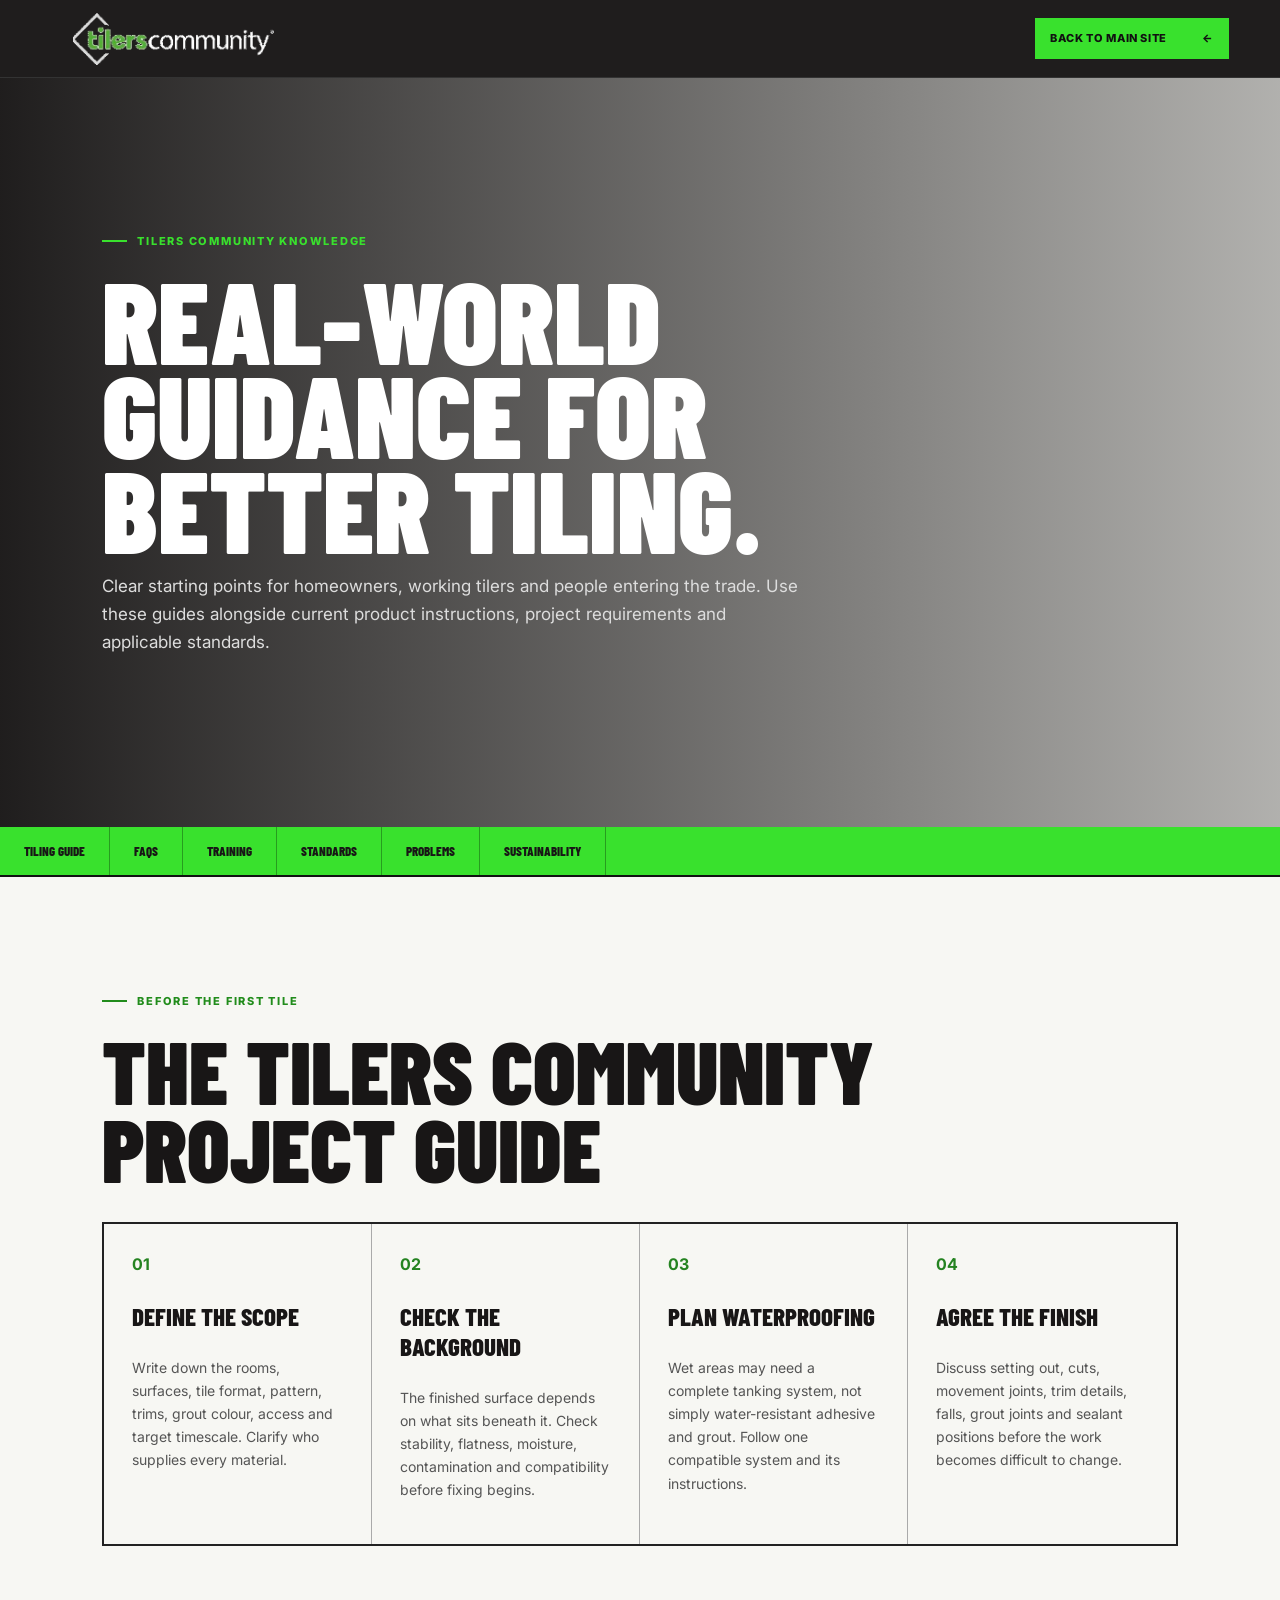
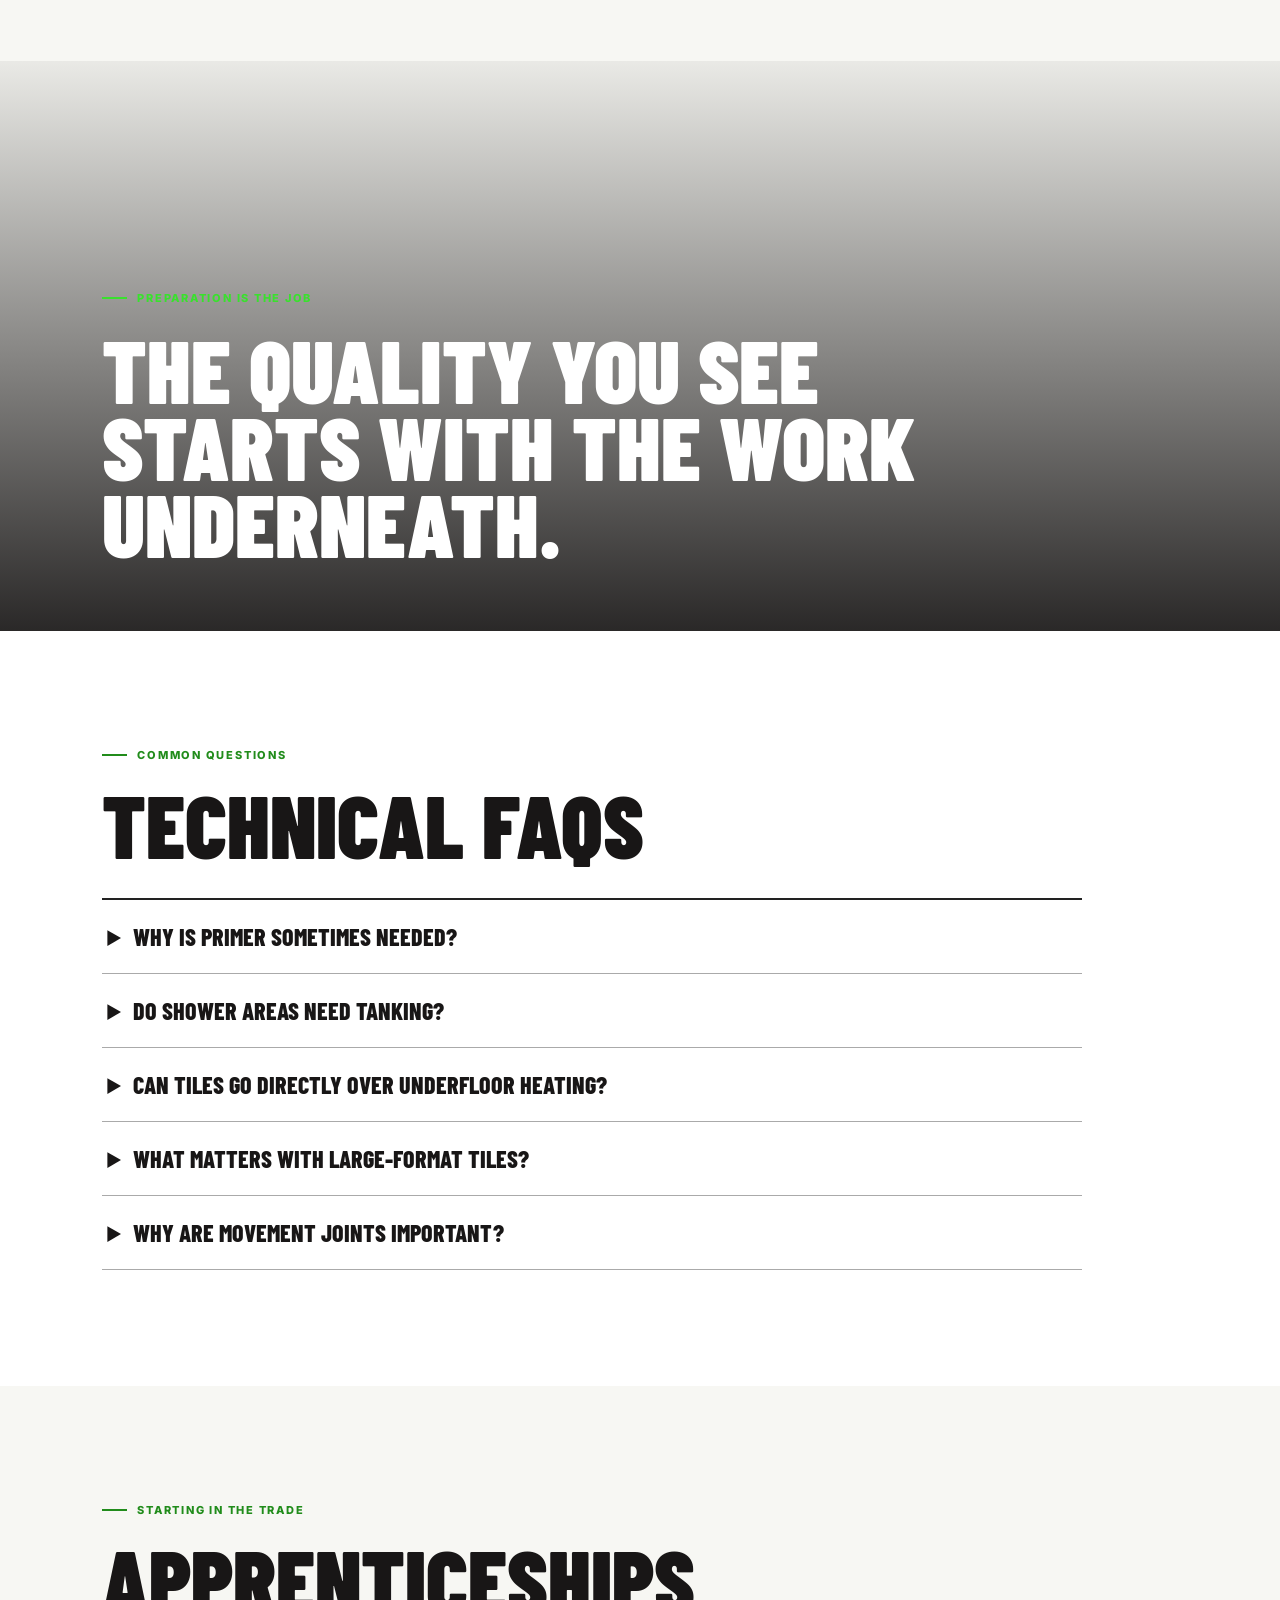
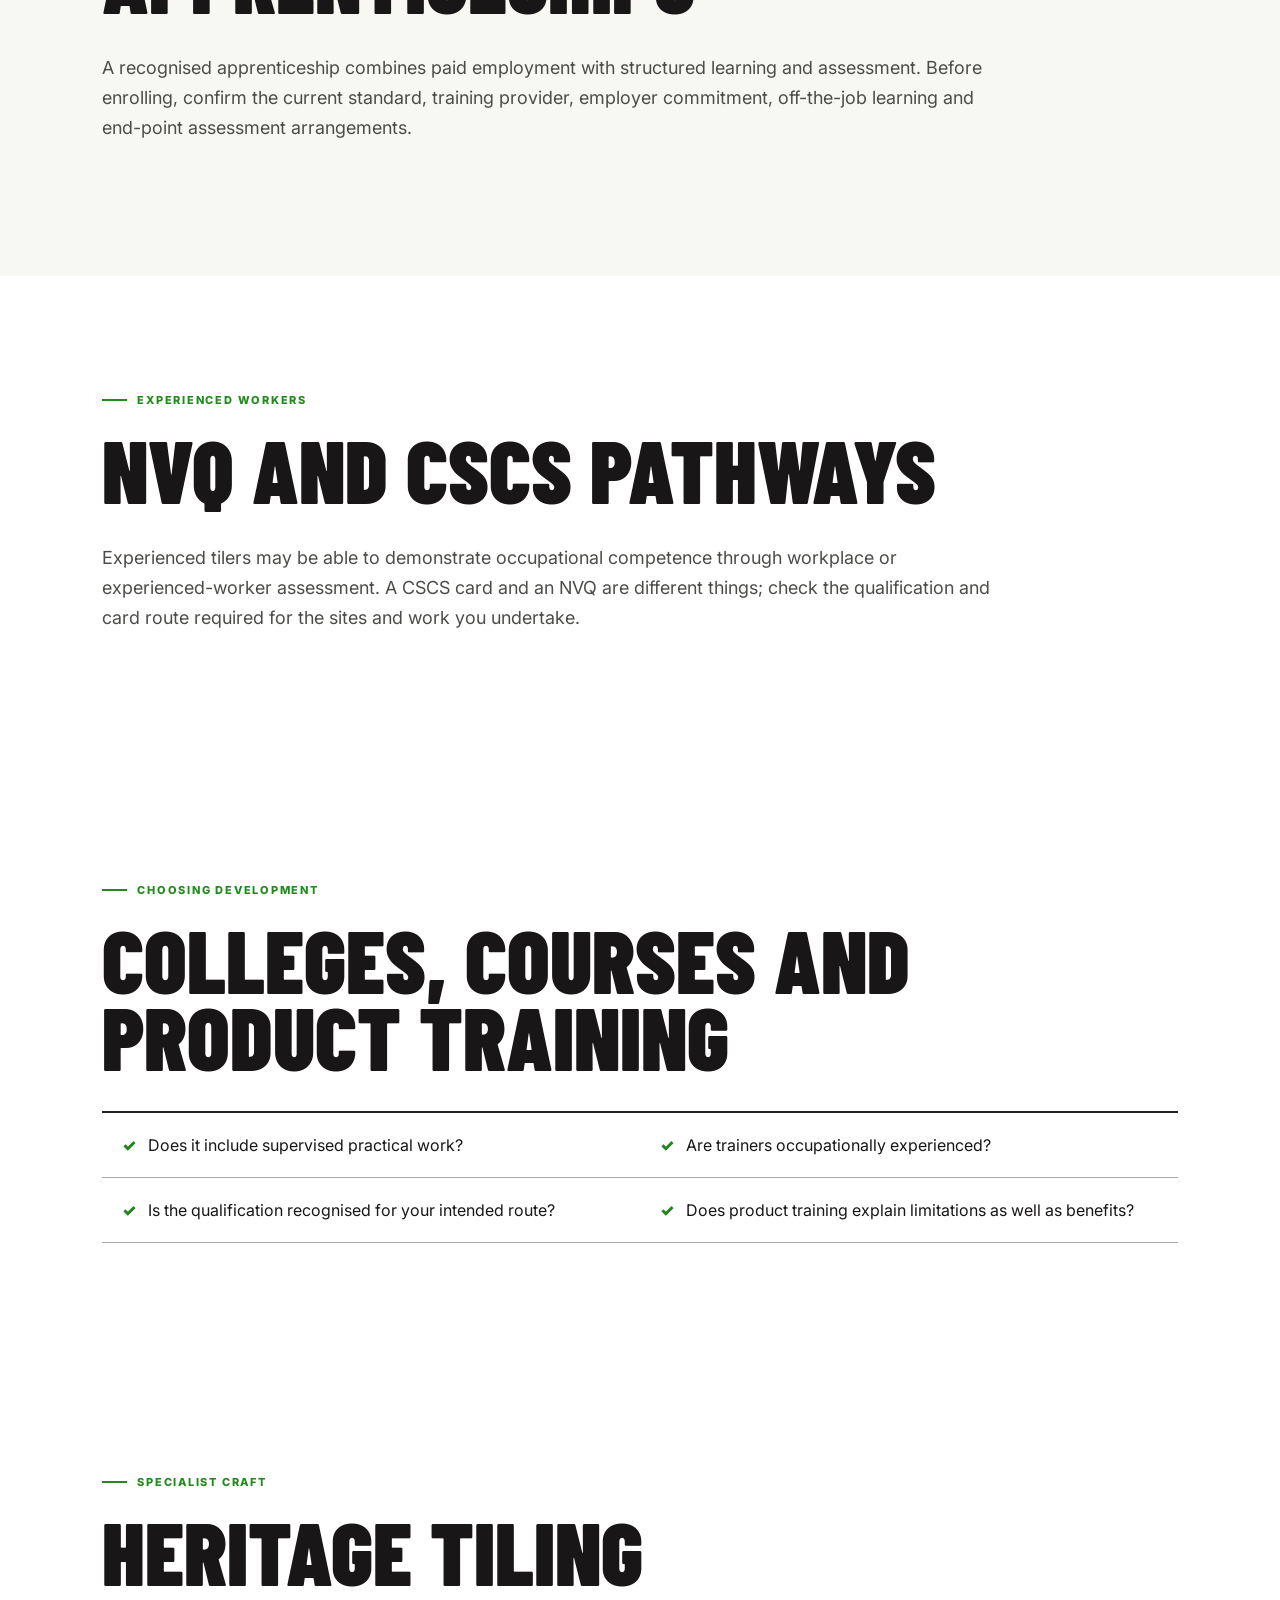
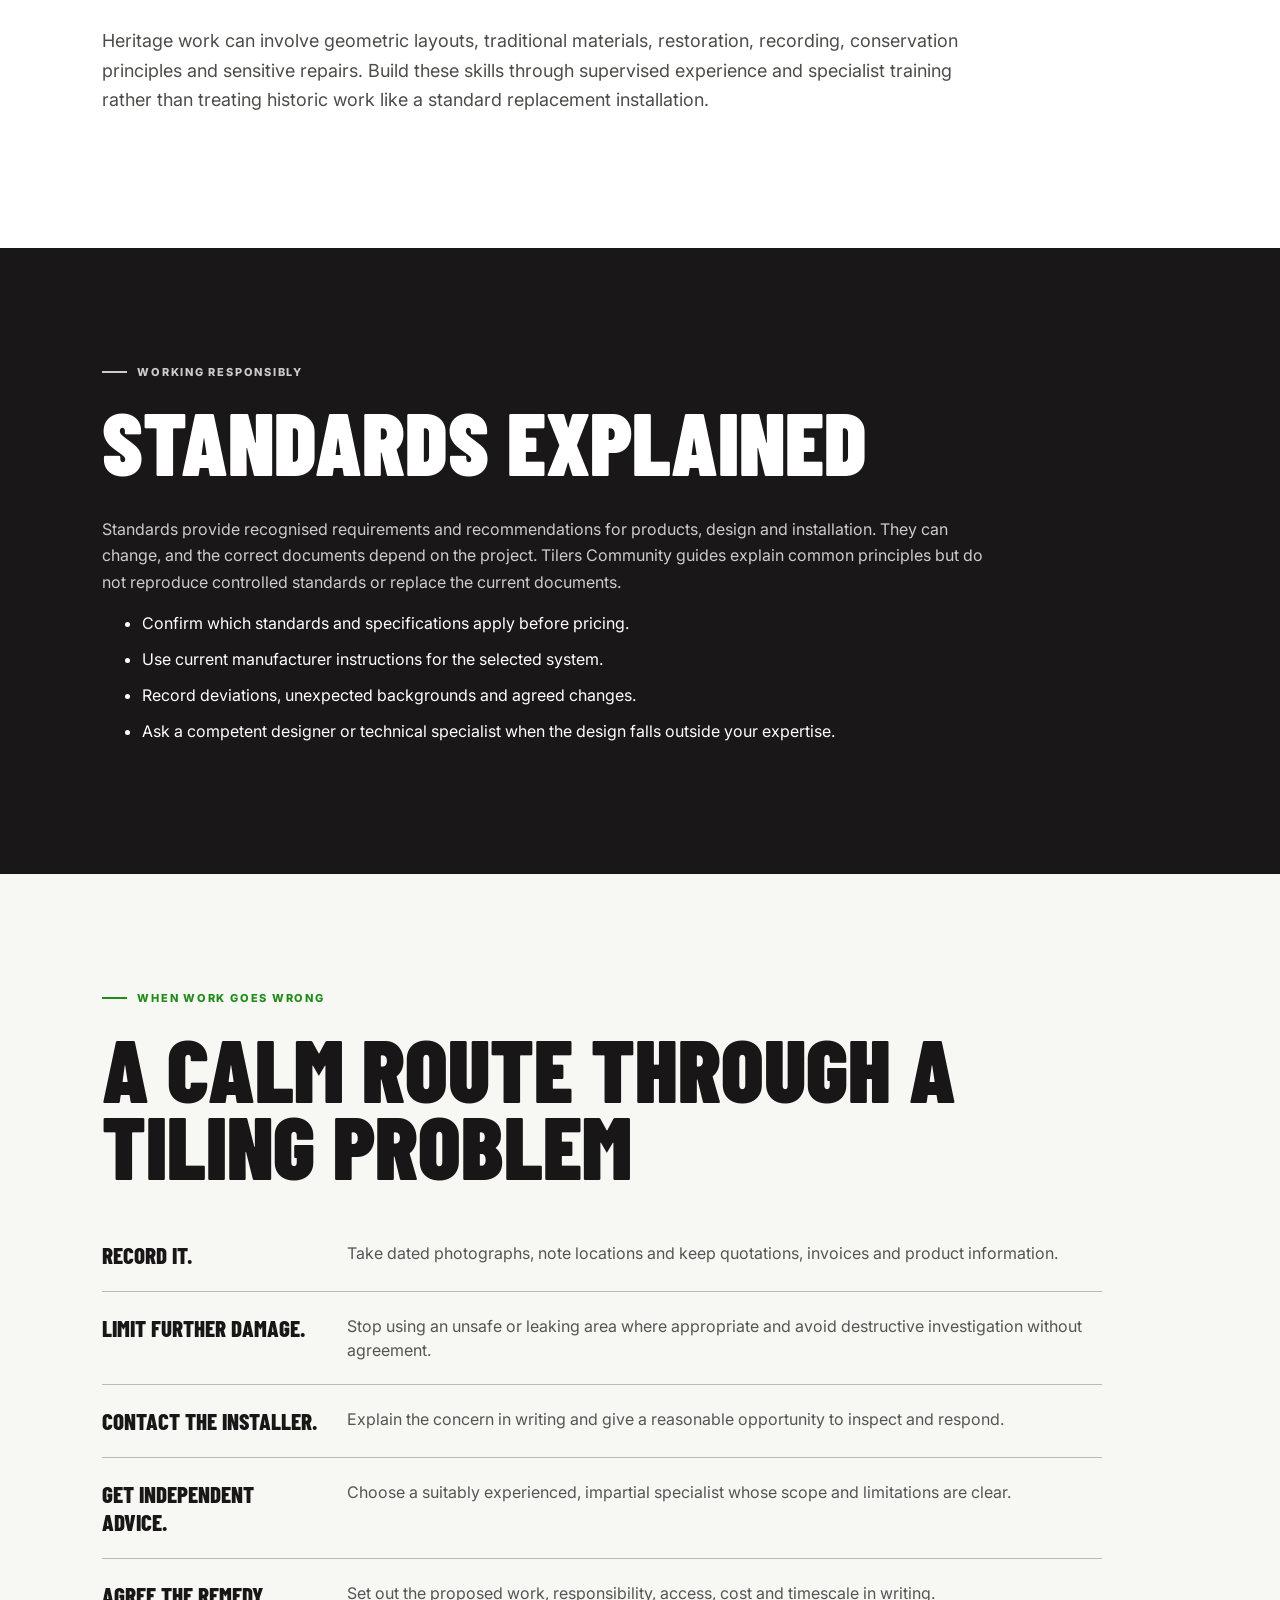
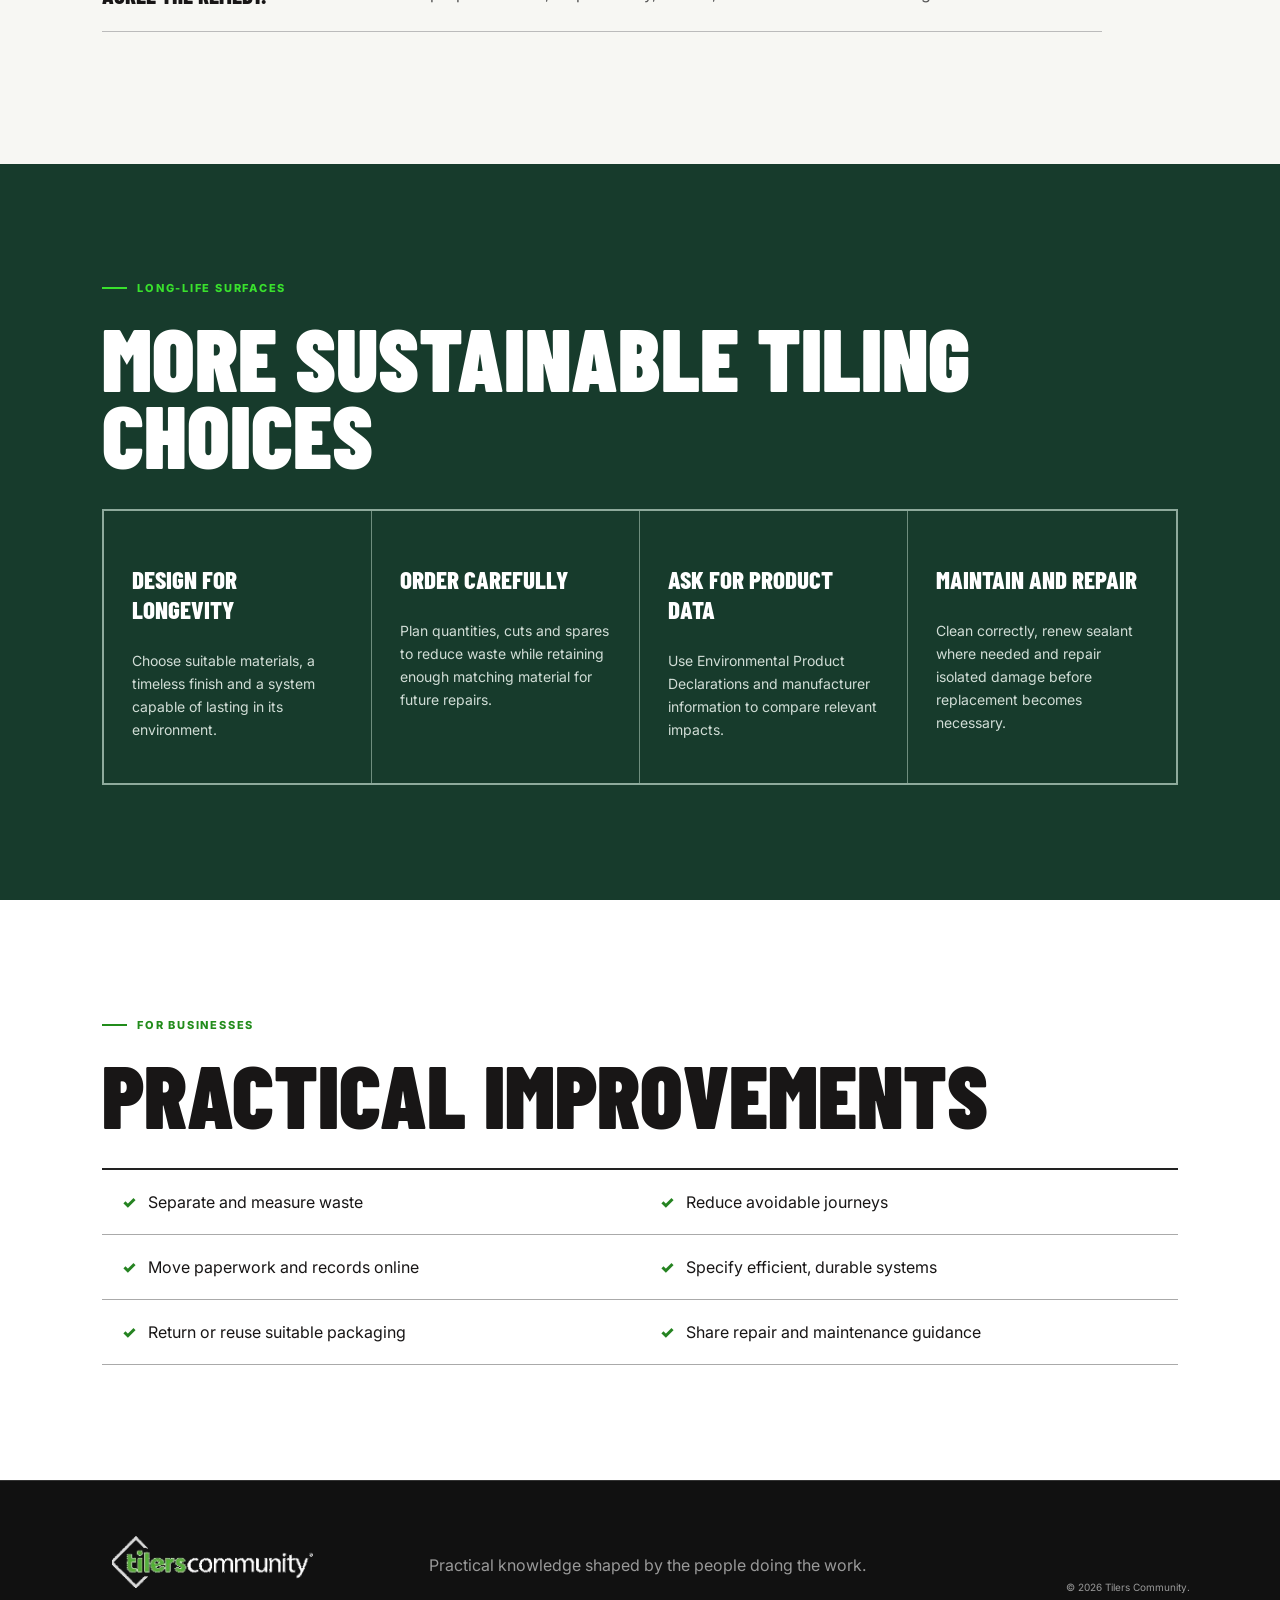
==== resources.html @ c611cdd2 "Make resources self-contained and add trade photography" ====
<!doctype html>
<html lang="en">
<head>
  <meta charset="utf-8">
  <meta name="viewport" content="width=device-width,initial-scale=1">
  <meta name="description" content="Tilers Community practical guides for homeowners, tilers and independent tile businesses.">
  <title>Guides & Resources | Tilers Community</title>
  <link rel="preconnect" href="https://fonts.googleapis.com">
  <link rel="preconnect" href="https://fonts.gstatic.com" crossorigin>
  <link href="https://fonts.googleapis.com/css2?family=Barlow+Condensed:wght@600;700;800;900&family=Inter:wght@400;500;600;700&display=swap" rel="stylesheet">
  <link rel="stylesheet" href="styles.css">
</head>
<body class="resource-page">
  <header class="site-header resource-header"><a class="brand brand-image" href="index.html" aria-label="Tilers Community home"><img src="assets/tilers-community-logo-dark-bg.png" alt="Tilers Community"></a><a class="button button-green" href="index.html">Back to main site <span>←</span></a></header>
  <main>
    <section class="resource-hero"><div><p class="eyebrow">Tilers Community knowledge</p><h1>Real-world guidance for better tiling.</h1><p>Clear starting points for homeowners, working tilers and people entering the trade. Use these guides alongside current product instructions, project requirements and applicable standards.</p></div></section>
    <nav class="resource-nav" aria-label="Resource topics"><a href="#tiling-guide">Tiling guide</a><a href="#faqs">FAQs</a><a href="#training">Training</a><a href="#standards">Standards</a><a href="#problems">Problems</a><a href="#sustainability">Sustainability</a></nav>

    <section id="tiling-guide" class="resource-section"><p class="eyebrow dark">Before the first tile</p><h2>The Tilers Community project guide</h2><div class="resource-cards"><article><b>01</b><h3>Define the scope</h3><p>Write down the rooms, surfaces, tile format, pattern, trims, grout colour, access and target timescale. Clarify who supplies every material.</p></article><article><b>02</b><h3>Check the background</h3><p>The finished surface depends on what sits beneath it. Check stability, flatness, moisture, contamination and compatibility before fixing begins.</p></article><article><b>03</b><h3>Plan waterproofing</h3><p>Wet areas may need a complete tanking system, not simply water-resistant adhesive and grout. Follow one compatible system and its instructions.</p></article><article><b>04</b><h3>Agree the finish</h3><p>Discuss setting out, cuts, movement joints, trim details, falls, grout joints and sealant positions before the work becomes difficult to change.</p></article></div></section>

    <section class="trade-image-break"><div><p class="eyebrow">Preparation is the job</p><h2>The quality you see starts with the work underneath.</h2></div></section>

    <section id="faqs" class="resource-section alternate"><p class="eyebrow dark">Common questions</p><h2>Technical FAQs</h2><div class="faq-list"><details><summary>Why is primer sometimes needed?</summary><p>A suitable primer can improve adhesion, control substrate porosity and help the chosen preparation or fixing product perform consistently. The correct primer depends on the background and system being used.</p></details><details><summary>Do shower areas need tanking?</summary><p>Tiles and grout alone should not be treated as the waterproof layer. The substrate, exposure and system specification determine the waterproofing required. Follow the complete tanking-system instructions.</p></details><details><summary>Can tiles go directly over underfloor heating?</summary><p>The base must be suitable, properly commissioned and prepared. Heating should be controlled before, during and after installation, with appropriate adhesives, movement provision and gradual recommissioning.</p></details><details><summary>What matters with large-format tiles?</summary><p>Flat backgrounds, correct handling, suitable adhesive coverage, appropriate trowelling and careful lifting/checking are essential. Large tiles make background variation much less forgiving.</p></details><details><summary>Why are movement joints important?</summary><p>Tiled finishes and backgrounds move. Movement accommodation should be planned at relevant perimeters, structural or existing joints, changes in background and other required positions rather than filled rigidly.</p></details></div></section>

    <section id="apprenticeships" class="resource-section"><p class="eyebrow dark">Starting in the trade</p><h2>Apprenticeships</h2><p class="resource-lead">A recognised apprenticeship combines paid employment with structured learning and assessment. Before enrolling, confirm the current standard, training provider, employer commitment, off-the-job learning and end-point assessment arrangements.</p></section>
    <section id="qualifications" class="resource-section compact"><p class="eyebrow dark">Experienced workers</p><h2>NVQ and CSCS pathways</h2><p class="resource-lead">Experienced tilers may be able to demonstrate occupational competence through workplace or experienced-worker assessment. A CSCS card and an NVQ are different things; check the qualification and card route required for the sites and work you undertake.</p></section>
    <section id="training" class="resource-section compact"><p class="eyebrow dark">Choosing development</p><h2>Colleges, courses and product training</h2><div class="check-grid"><span>Does it include supervised practical work?</span><span>Are trainers occupationally experienced?</span><span>Is the qualification recognised for your intended route?</span><span>Does product training explain limitations as well as benefits?</span></div></section>
    <section id="heritage" class="resource-section compact"><p class="eyebrow dark">Specialist craft</p><h2>Heritage tiling</h2><p class="resource-lead">Heritage work can involve geometric layouts, traditional materials, restoration, recording, conservation principles and sensitive repairs. Build these skills through supervised experience and specialist training rather than treating historic work like a standard replacement installation.</p></section>

    <section id="standards" class="resource-section dark-resource"><p class="eyebrow">Working responsibly</p><h2>Standards explained</h2><p>Standards provide recognised requirements and recommendations for products, design and installation. They can change, and the correct documents depend on the project. Tilers Community guides explain common principles but do not reproduce controlled standards or replace the current documents.</p><ul><li>Confirm which standards and specifications apply before pricing.</li><li>Use current manufacturer instructions for the selected system.</li><li>Record deviations, unexpected backgrounds and agreed changes.</li><li>Ask a competent designer or technical specialist when the design falls outside your expertise.</li></ul></section>

    <section id="problems" class="resource-section"><p class="eyebrow dark">When work goes wrong</p><h2>A calm route through a tiling problem</h2><ol class="problem-steps"><li><strong>Record it.</strong><span>Take dated photographs, note locations and keep quotations, invoices and product information.</span></li><li><strong>Limit further damage.</strong><span>Stop using an unsafe or leaking area where appropriate and avoid destructive investigation without agreement.</span></li><li><strong>Contact the installer.</strong><span>Explain the concern in writing and give a reasonable opportunity to inspect and respond.</span></li><li><strong>Get independent advice.</strong><span>Choose a suitably experienced, impartial specialist whose scope and limitations are clear.</span></li><li><strong>Agree the remedy.</strong><span>Set out the proposed work, responsibility, access, cost and timescale in writing.</span></li></ol></section>

    <section id="sustainability" class="resource-section sustainability-resource"><p class="eyebrow">Long-life surfaces</p><h2>More sustainable tiling choices</h2><div class="resource-cards"><article><h3>Design for longevity</h3><p>Choose suitable materials, a timeless finish and a system capable of lasting in its environment.</p></article><article><h3>Order carefully</h3><p>Plan quantities, cuts and spares to reduce waste while retaining enough matching material for future repairs.</p></article><article><h3>Ask for product data</h3><p>Use Environmental Product Declarations and manufacturer information to compare relevant impacts.</p></article><article><h3>Maintain and repair</h3><p>Clean correctly, renew sealant where needed and repair isolated damage before replacement becomes necessary.</p></article></div></section>
    <section id="business-sustainability" class="resource-section compact"><p class="eyebrow dark">For businesses</p><h2>Practical improvements</h2><div class="check-grid"><span>Separate and measure waste</span><span>Reduce avoidable journeys</span><span>Move paperwork and records online</span><span>Specify efficient, durable systems</span><span>Return or reuse suitable packaging</span><span>Share repair and maintenance guidance</span></div></section>
  </main>
  <footer><a class="brand brand-image footer-brand" href="index.html"><img src="assets/tilers-community-logo-dark-bg.png" alt="Tilers Community"></a><div><p>Practical knowledge shaped by the people doing the work.</p></div><small>© <span id="year"></span> Tilers Community.</small></footer>
  <script>document.querySelector('#year').textContent=new Date().getFullYear()</script>
</body>
</html>
---- styles.css ----
:root{--green:#39e12d;--ink:#181616;--paper:#f5f5f1;--white:#fff;--grey:#d9d9d3;--muted:#6b6a67;--display:'Barlow Condensed',Impact,sans-serif;--body:'Inter',Arial,sans-serif}*{box-sizing:border-box}html{scroll-behavior:smooth}body{margin:0;background:var(--paper);color:var(--ink);font-family:var(--body);line-height:1.5}a{color:inherit;text-decoration:none}button,input{font:inherit}.site-header{position:sticky;top:0;z-index:50;height:78px;padding:0 clamp(20px,4vw,64px);background:rgba(24,22,22,.97);color:#fff;display:flex;align-items:center;justify-content:space-between;border-bottom:1px solid #333}.brand{position:relative;width:114px;height:45px;display:flex;align-items:center;font-family:var(--display);font-size:30px;font-weight:800;line-height:1}.brand span{color:#fff}.brand strong{color:var(--green);font-size:36px}.brand small{position:absolute;bottom:0;left:2px;font:600 7px var(--body);letter-spacing:.16em;text-transform:uppercase;color:#aaa}.main-nav{display:flex;align-items:center;gap:clamp(18px,2.5vw,40px);font-size:13px;font-weight:600}.main-nav a:not(.nav-login):hover{color:var(--green)}.nav-login{padding:12px 16px;border:1px solid #555}.nav-login span{color:var(--green);margin-left:12px}.menu-button{display:none;background:none;border:0;color:#fff}.hero{background:var(--ink);color:#fff;overflow:hidden}.hero-grid{max-width:1400px;margin:auto;display:grid;grid-template-columns:1.05fr .95fr;min-height:720px}.hero-copy{padding:clamp(80px,10vw,145px) clamp(30px,7vw,110px)}.eyebrow{margin:0 0 22px;color:var(--green);text-transform:uppercase;letter-spacing:.16em;font-size:11px;font-weight:800}.eyebrow:before{content:'';display:inline-block;width:25px;height:2px;background:currentColor;margin:0 10px 3px 0}.eyebrow.dark{color:#218c1b}.hero h1,.section-heading h2,.content-panel h2,.trade-copy h2,.brands h2,.join-section h2,.future-section h2{font:800 clamp(48px,6.5vw,94px)/.88 var(--display);text-transform:uppercase;letter-spacing:-.02em;margin:0}.hero h1 em,.section-heading h2 em{font-style:normal;color:var(--green)}.hero-intro{max-width:590px;color:#bbb;font-size:17px;margin:30px 0 36px}.button-row{display:flex;align-items:center;gap:30px;flex-wrap:wrap}.button{display:inline-flex;justify-content:space-between;align-items:center;gap:35px;border:0;padding:16px 19px;text-transform:uppercase;letter-spacing:.06em;font-size:11px;font-weight:800;cursor:pointer;transition:.2s}.button-green{background:var(--green);color:#111}.button-dark{background:var(--ink);color:#fff}.button:hover{transform:translateY(-2px);box-shadow:0 8px 0 rgba(0,0,0,.18)}.text-link{font-size:12px;text-transform:uppercase;font-weight:700;border-bottom:1px solid #666;padding-bottom:5px}.hero-visual{position:relative;min-height:600px}.hero-photo{position:absolute;inset:60px 0 0;background:linear-gradient(180deg,transparent 60%,rgba(24,22,22,.9)),url('https://images.unsplash.com/photo-1600607687939-ce8a6c25118c?auto=format&fit=crop&w=1100&q=85') center/cover}.stat-stamp{position:absolute;left:-55px;top:105px;width:132px;height:132px;border:3px solid #fff;border-radius:50%;background:var(--ink);display:flex;flex-direction:column;justify-content:center;align-items:center;transform:rotate(-8deg);z-index:2}.stat-stamp strong{font:800 42px var(--display);color:var(--green)}.stat-stamp span{text-align:center;text-transform:uppercase;font-size:8px;font-weight:700}.tile-mark{position:absolute;width:165px;height:165px;border:14px solid var(--green);transform:rotate(45deg);right:8%;bottom:40px}.ticker{display:flex;justify-content:space-around;gap:35px;white-space:nowrap;padding:18px;background:var(--green);color:#111;font:800 18px var(--display);letter-spacing:.1em;overflow:hidden}.ticker i{font-style:normal}.section-pad{padding:clamp(75px,10vw,140px) clamp(22px,7vw,100px)}.finder{background:#efefe9}.section-heading{max-width:850px;margin-bottom:50px}.section-heading h2{font-size:clamp(44px,5.5vw,76px)}.section-heading p:last-child{max-width:650px;color:var(--muted)}.finder-card{max-width:1050px;background:#fff;border:1px solid #ccc;box-shadow:12px 12px 0 var(--green);padding:clamp(22px,4vw,55px)}.finder-tabs{display:flex;border-bottom:1px solid #ccc;margin-bottom:35px}.finder-tabs button{background:none;border:0;padding:0 30px 15px 0;margin-right:25px;text-transform:uppercase;font:800 18px var(--display);cursor:pointer;color:#888}.finder-tabs button.active{color:#111;border-bottom:4px solid var(--green)}#finder-form label{display:block;text-transform:uppercase;font-size:10px;font-weight:800;letter-spacing:.1em;margin-bottom:8px}.search-row{display:grid;grid-template-columns:1fr auto}.search-row input{min-width:0;border:2px solid #222;padding:16px;background:#f8f8f5}.form-message{margin:12px 0 0;font-size:13px;font-weight:600}.trust-points{display:flex;gap:28px;flex-wrap:wrap;margin-top:28px;font-size:11px;text-transform:uppercase;font-weight:700}.trust-points span:First-letter{color:var(--green)}.split-section{display:grid;grid-template-columns:1fr 1fr;background:var(--ink);color:#fff;padding:0}.image-panel{min-height:820px;position:relative}.homeowner-photo{background:url('https://images.unsplash.com/photo-1600566753086-00f18fb6b3ea?auto=format&fit=crop&w=1200&q=85') center/cover}.outlined-diamond{position:absolute;width:180px;height:180px;border:15px solid var(--green);transform:rotate(45deg);right:-90px;top:37%}.content-panel{padding:clamp(60px,8vw,120px);position:relative}.content-panel h2,.trade-copy h2{font-size:clamp(48px,5vw,72px)}.content-panel>p{color:#aaa;max-width:560px}.feature-list{list-style:none;padding:20px 0;margin:25px 0}.feature-list li{display:flex;gap:20px;border-top:1px solid #444;padding:20px 0}.feature-list li>span{font:700 18px var(--display);color:var(--green)}.feature-list strong{display:block;text-transform:uppercase;font:700 19px var(--display)}.feature-list small{color:#aaa}.retailer-section{background:var(--green)}.retailer-section .eyebrow{color:#111}.retailer-section .eyebrow:before{background:#111}.retailer-section em{color:#fff;text-shadow:2px 2px #111}.retailer-grid{display:grid;grid-template-columns:.7fr 1.3fr;gap:50px;margin:50px 0}.number-block{display:flex;align-items:flex-end;gap:20px}.number-block strong{font:900 clamp(110px,18vw,240px)/.7 var(--display)}.number-block span{font:800 16px var(--display);text-transform:uppercase}.benefits{display:grid;grid-template-columns:repeat(3,1fr);border-top:2px solid #111}.benefits article{padding:25px 22px;border-right:1px solid rgba(0,0,0,.3)}.benefits b{font:700 14px var(--display)}.benefits h3{font:800 27px var(--display);text-transform:uppercase}.benefits p{font-size:13px}.trade-section{background:var(--ink);color:#fff;display:grid;grid-template-columns:1fr 1fr;padding:0}.trade-copy{padding:clamp(75px,8vw,125px)}.trade-copy>p{color:#aaa}.trade-copy blockquote{border-left:3px solid var(--green);padding-left:22px;margin:35px 0;font:700 23px var(--display);text-transform:uppercase}.trade-photo{min-height:720px;position:relative;background:linear-gradient(0deg,rgba(24,22,22,.65),transparent),url('https://images.unsplash.com/photo-1581858726788-75bc0f6a952d?auto=format&fit=crop&w=1200&q=85') center/cover}.green-diamond{position:absolute;width:170px;height:170px;background:var(--green);transform:rotate(45deg);left:-85px;top:35%;mix-blend-mode:multiply}.photo-label{position:absolute;bottom:45px;left:45px;text-transform:uppercase;font:800 45px/.9 var(--display)}.guides{background:#f2f2ed}.guide-grid{display:grid;grid-template-columns:1fr 1fr;gap:50px}.featured-guide{border:2px solid #222;background:#fff}.guide-image{height:340px;background:url('https://images.unsplash.com/photo-1562259949-e8e7689d7828?auto=format&fit=crop&w=1000&q=85') center/cover}.guide-content{padding:30px}.guide-content small,.guide-list small{text-transform:uppercase;color:#288f21;font-size:9px;font-weight:800;letter-spacing:.12em}.guide-content h3{font:800 34px var(--display);text-transform:uppercase;margin:8px 0}.guide-content a{font-size:11px;text-transform:uppercase;font-weight:800}.guide-list{border-top:2px solid #222}.guide-list a{display:grid;grid-template-columns:35px 1fr auto;gap:14px;align-items:center;padding:22px 5px;border-bottom:1px solid #bbb;transition:.2s}.guide-list a:hover{padding-left:14px;background:#fff}.guide-list span{font:700 16px var(--display);color:#999}.guide-list strong{display:block;font:700 22px var(--display);text-transform:uppercase}.brands{background:var(--ink);color:#fff}.brands h2{font-size:clamp(45px,5vw,70px);max-width:700px}.brand-strip{display:grid;grid-template-columns:repeat(5,1fr);margin-top:45px;border:1px solid #555}.brand-strip span{min-height:120px;display:flex;align-items:center;justify-content:center;border-right:1px solid #555;font:700 20px var(--display);color:#aaa}.brand-strip span:nth-child(even){background:var(--green);color:#111}.join-section{background:var(--green);display:flex;align-items:flex-end;justify-content:space-between;gap:40px}.join-section>div{max-width:770px}.join-section h2{font-size:clamp(58px,7vw,100px)}.join-section p{max-width:650px}.future-section{background:#fff;display:flex;justify-content:space-between;gap:40px;align-items:center}.future-section>div{max-width:800px}.future-section h2{font-size:clamp(42px,5vw,70px)}.status-pill{background:#eee;border:1px solid #bbb;border-radius:99px;padding:13px 20px;text-transform:uppercase;font-size:10px;font-weight:800;white-space:nowrap}footer{background:#111;color:#999;padding:55px clamp(22px,7vw,100px);display:grid;grid-template-columns:.5fr 1fr auto;gap:40px;align-items:end;border-top:1px solid #333}.footer-brand{align-self:start}footer nav{display:flex;gap:20px;flex-wrap:wrap;margin-top:18px;color:#fff;font-size:12px}footer>small{font-size:10px}.reveal{opacity:0;transform:translateY(25px);transition:opacity .7s,transform .7s}.reveal.visible{opacity:1;transform:none}
@media(max-width:900px){.main-nav{display:none;position:absolute;top:78px;left:0;right:0;background:#181616;padding:25px;flex-direction:column;align-items:stretch;border-top:1px solid #444}.main-nav.open{display:flex}.menu-button{display:flex;align-items:center;gap:5px}.menu-button span{display:none}.menu-button b{text-transform:uppercase;font-size:11px}.hero-grid,.split-section,.trade-section,.guide-grid{grid-template-columns:1fr}.hero-grid{min-height:auto}.hero-copy{padding:80px 24px 50px}.hero-visual{min-height:500px}.stat-stamp{left:25px}.outlined-diamond{right:30px;top:auto;bottom:-80px}.image-panel{min-height:520px}.retailer-grid{grid-template-columns:1fr}.benefits{grid-template-columns:1fr}.benefits article{border-right:0;border-bottom:1px solid rgba(0,0,0,.25)}.trade-photo{min-height:550px}.green-diamond{left:35px}.brand-strip{grid-template-columns:1fr 1fr}.brand-strip span{border-bottom:1px solid #555}.join-section,.future-section{align-items:flex-start;flex-direction:column}footer{grid-template-columns:1fr}}
@media(max-width:560px){.site-header{height:68px}.main-nav{top:68px}.hero h1{font-size:54px}.hero-photo{inset:0}.hero-visual{min-height:430px}.stat-stamp{width:105px;height:105px;top:25px}.tile-mark{width:115px;height:115px;border-width:10px}.ticker{justify-content:flex-start}.section-pad{padding:75px 20px}.search-row{grid-template-columns:1fr}.search-row .button{width:100%}.trust-points{flex-direction:column;gap:10px}.content-panel,.trade-copy{padding:75px 22px}.image-panel{min-height:400px}.retailer-grid{gap:25px}.number-block strong{font-size:140px}.number-block span{font-size:12px}.guide-image{height:250px}.guide-list strong{font-size:18px}.photo-label{left:22px;font-size:38px}.brand-strip span{min-height:90px}.brand-strip{grid-template-columns:1fr 1fr}footer{padding:45px 22px}}
@media(prefers-reduced-motion:reduce){html{scroll-behavior:auto}.reveal{opacity:1;transform:none;transition:none}.button{transition:none}}

/* Tilers Community identity and expanded stakeholder content */
.brand-image{width:220px;height:52px;overflow:hidden}
.brand-image img{width:100%;height:100%;object-fit:contain;filter:brightness(0) invert(1)}
.finder-identity{display:block;width:min(100%,430px);height:auto;margin:0 0 34px;background:#111;border:1px solid #222}
.manufacturer-section{background:#fff}
.manufacturer-section .section-heading h2{font-size:clamp(48px,6vw,82px)}
.manufacturer-section .section-heading>p:last-child{font-size:17px}
.manufacturer-grid{display:grid;grid-template-columns:repeat(3,1fr);border:2px solid #222;margin:45px 0}
.manufacturer-grid article{padding:35px;border-right:1px solid #bbb}
.manufacturer-grid article:last-child{border-right:0}
.manufacturer-grid span{font:800 18px var(--display);color:#279e20}
.manufacturer-grid h3{font:800 28px var(--display);text-transform:uppercase;margin:14px 0}
.manufacturer-grid p{font-size:13px;color:var(--muted)}
.brands-intro{max-width:620px;color:#aaa}
.footer-brand{width:230px}
@media(max-width:900px){.manufacturer-grid{grid-template-columns:1fr}.manufacturer-grid article{border-right:0;border-bottom:1px solid #bbb}.manufacturer-grid article:last-child{border-bottom:0}}
@media(max-width:560px){.brand-image{width:175px;height:42px}.finder-identity{margin-bottom:24px}}

/* Expanded community, directory, learning and technical content */
.finder-tabs{overflow-x:auto;scrollbar-width:thin}.finder-tabs button{white-space:nowrap}
.facebook-community{background:#171515;color:#fff}.community-proof{display:grid;grid-template-columns:1.3fr .7fr;gap:70px;align-items:end}.community-proof h2,.knowledge-hub h2,.technical-hub h2,.member-benefits h2,.sustainability h2,.news-events h2{font:800 clamp(46px,6vw,82px)/.9 var(--display);text-transform:uppercase;margin:0}.community-proof>div:first-child>p{color:#aaa;max-width:720px}.community-number{border:2px solid var(--green);padding:35px}.community-number strong{display:block;color:var(--green);font:900 clamp(65px,9vw,120px)/.8 var(--display)}.community-number span{text-transform:uppercase;font:800 20px var(--display)}.community-number p{color:#aaa;font-size:13px}.how-it-works{display:grid;grid-template-columns:repeat(3,1fr);margin-top:70px;border-top:1px solid #555}.how-it-works article{padding:30px;border-right:1px solid #444}.how-it-works b,.hub-grid span{color:var(--green);font:800 16px var(--display)}.how-it-works h3,.hub-grid h3,.benefit-grid h3,.event-grid h3{font:800 26px var(--display);text-transform:uppercase}.how-it-works p{color:#aaa;font-size:13px}
.knowledge-hub{background:#efefe9}.knowledge-hub .section-heading{max-width:1000px}.hub-grid{display:grid;grid-template-columns:repeat(2,1fr);border:2px solid #222}.hub-grid article{padding:35px;border-right:1px solid #aaa;border-bottom:1px solid #aaa}.hub-grid article:nth-child(2n){border-right:0}.hub-grid article:nth-last-child(-n+2){border-bottom:0}.hub-grid p{color:var(--muted)}.hub-grid a{font-size:11px;text-transform:uppercase;font-weight:800;border-bottom:2px solid var(--green)}
.technical-hub{background:#171515;color:#fff}.technical-intro{max-width:900px}.technical-intro>p:last-child{max-width:700px;color:#aaa}.technical-grid{display:grid;grid-template-columns:repeat(2,1fr);gap:2px;background:#555;margin-top:45px;border:2px solid #555}.technical-grid a{background:#211f1f;padding:32px;display:flex;flex-direction:column;transition:.2s}.technical-grid a:hover{background:var(--green);color:#111}.technical-grid small{text-transform:uppercase;color:var(--green);font-size:9px;font-weight:800;letter-spacing:.12em}.technical-grid a:hover small{color:#111}.technical-grid strong{font:800 30px var(--display);text-transform:uppercase;margin:10px 0}.technical-grid span{font-size:12px;color:#aaa}.technical-grid a:hover span{color:#111}.source-note{font-size:11px;color:#888;max-width:850px;margin-top:25px}
.member-benefits{background:var(--green)}.member-benefits .eyebrow{color:#111}.member-benefits .eyebrow:before{background:#111}.benefit-grid{display:grid;grid-template-columns:repeat(3,1fr);border-top:2px solid #111}.benefit-grid article{padding:30px;border-right:1px solid rgba(0,0,0,.35);border-bottom:1px solid rgba(0,0,0,.35)}.benefit-grid article:nth-child(3n){border-right:0}.benefit-grid b{font:800 14px var(--display)}.benefit-grid p{font-size:13px}
.sustainability{background:#173b2c;color:#fff;display:grid;grid-template-columns:1.2fr .8fr;gap:70px;align-items:center}.sustainability>div:first-child>p{color:#c5d6cd;max-width:700px}.sustainability-points{border-top:1px solid #6b887b}.sustainability-points span{display:flex;gap:25px;padding:20px 5px;border-bottom:1px solid #6b887b;color:var(--green);font:700 15px var(--display)}.sustainability-points b{color:#fff;text-transform:uppercase;font-size:22px}
.news-events{background:#f5f5f1}.event-grid{display:grid;grid-template-columns:repeat(3,1fr);gap:20px}.event-grid article{background:#fff;border:1px solid #bbb;padding:30px;box-shadow:6px 6px 0 #222}.event-grid small{text-transform:uppercase;color:#278d21;font-weight:800}.event-grid p{font-size:13px;color:var(--muted)}
@media(max-width:900px){.community-proof,.sustainability{grid-template-columns:1fr}.how-it-works,.benefit-grid,.event-grid{grid-template-columns:1fr}.how-it-works article,.benefit-grid article{border-right:0}.hub-grid{grid-template-columns:1fr}.hub-grid article{border-right:0!important;border-bottom:1px solid #aaa!important}.hub-grid article:last-child{border-bottom:0!important}.technical-grid{grid-template-columns:1fr}}

/* Readability, focus states, corrected logo treatment and directory results */
body{font-size:16px;color:#181616}
p{line-height:1.65}
.brand-image img{filter:none!important;object-fit:contain!important}
.brand-image{width:245px;min-width:180px}
.main-nav{gap:clamp(14px,1.8vw,28px)}
.main-nav a{font-size:12px;letter-spacing:.01em}
.hero-intro,.content-panel>p,.trade-copy>p,.technical-intro>p:last-child,.community-proof>div:first-child>p,.brands-intro{color:#d2d2ce}
.content-panel>p,.trade-copy>p{font-size:15px}
.feature-list small,.how-it-works p,.manufacturer-grid p,.benefit-grid p,.event-grid p,.hub-grid p{font-size:14px;line-height:1.55}
.button:focus-visible,a:focus-visible,button:focus-visible,input:focus-visible{outline:4px solid #ffdb4d;outline-offset:4px}
.finder-card{color:#181616}
.finder-tabs button{color:#666}
.finder-tabs button.active{color:#111}
.form-message{min-height:22px;color:#244d20}
.directory-results{display:none;margin-top:34px;border-top:2px solid #191919}
.directory-results.visible{display:block}
.results-heading{display:flex;justify-content:space-between;align-items:center;gap:20px;padding:20px 4px;border-bottom:1px solid #bbb}
.results-heading small{display:block;color:#247d1f;text-transform:uppercase;font-weight:800;letter-spacing:.1em}
.results-heading strong{display:block;font:800 27px var(--display);text-transform:uppercase}
.results-heading>span{background:#191919;color:#fff;padding:9px 12px;font-size:10px;text-transform:uppercase;font-weight:800}
.result-card{display:grid;grid-template-columns:58px 1fr auto;gap:20px;align-items:center;padding:24px 4px;border-bottom:1px solid #ccc}
.result-monogram{width:54px;height:54px;background:var(--green);display:grid;place-items:center;font:900 27px var(--display);border:2px solid #151515}
.result-type{color:#247d1f;text-transform:uppercase;font-size:9px;font-weight:800;letter-spacing:.08em}
.result-copy h3{margin:3px 0;font:800 25px var(--display);text-transform:uppercase}
.result-copy p{margin:0;color:#4f504d;font-size:13px;line-height:1.45}
.result-copy small{color:#777}
.result-card>a,.profile-button{font-size:10px;text-transform:uppercase;font-weight:800;border:0;border-bottom:2px solid var(--green);padding:4px 0;background:none;cursor:pointer;color:#181616}
.directory-source{font-size:11px;color:#62635f;margin:20px 0 0;max-width:850px}
.source-note{color:#b8b8b3}
@media(max-width:1100px){.main-nav{display:none;position:absolute;top:78px;left:0;right:0;background:#181616;padding:25px;flex-direction:column;align-items:stretch;border-top:1px solid #444}.main-nav.open{display:flex}.menu-button{display:flex;align-items:center;gap:5px}.menu-button span{display:none}.menu-button b{text-transform:uppercase;font-size:11px}}
@media(max-width:700px){.result-card{grid-template-columns:48px 1fr}.result-card>a{grid-column:2}.results-heading{align-items:flex-start;flex-direction:column}.brand-image{width:190px}.finder-card{box-shadow:7px 7px 0 var(--green)}}

/* Internal profiles and Tilers Community resource centre */
.profile-dialog{width:min(92vw,680px);border:0;padding:0;background:#fff;color:#181616;box-shadow:0 25px 90px rgba(0,0,0,.45)}
.profile-dialog::backdrop{background:rgba(0,0,0,.78)}
.profile-dialog #profile-content{padding:clamp(35px,7vw,70px)}
.profile-dialog h2{font:900 clamp(42px,7vw,68px)/.9 var(--display);text-transform:uppercase;margin:10px 0}
.dialog-close{position:absolute;right:15px;top:10px;border:0;background:none;font-size:34px;cursor:pointer}
.profile-role{font-weight:700;color:#34732e}.profile-address{display:flex;flex-direction:column;border-block:1px solid #ccc;padding:20px 0;margin:24px 0}.profile-address small{text-transform:uppercase;color:#777}.profile-checklist{background:#f1f2ed;padding:22px;margin-bottom:24px}.profile-checklist h3{font:800 22px var(--display);text-transform:uppercase;margin-top:0}.profile-checklist li{margin:8px 0}
.knowledge-hub{position:relative;background:linear-gradient(rgba(239,239,233,.94),rgba(239,239,233,.94)),url('https://images.unsplash.com/photo-1581858726788-75bc0f6a952d?auto=format&fit=crop&w=1800&q=80') center/cover fixed}
.manufacturer-section{background:linear-gradient(rgba(255,255,255,.94),rgba(255,255,255,.94)),url('https://images.unsplash.com/photo-1600566753086-00f18fb6b3ea?auto=format&fit=crop&w=1800&q=80') center/cover}
.resource-header{position:relative}.resource-header .button{padding:12px 15px}.resource-hero{min-height:630px;padding:clamp(90px,12vw,170px) clamp(22px,8vw,120px);display:flex;align-items:end;color:#fff;background:linear-gradient(90deg,rgba(20,18,18,.95),rgba(20,18,18,.3)),url('https://images.unsplash.com/photo-1581858726788-75bc0f6a952d?auto=format&fit=crop&w=1800&q=88') center/cover}.resource-hero>div{max-width:850px}.resource-hero h1{font:900 clamp(58px,9vw,120px)/.82 var(--display);text-transform:uppercase;margin:0}.resource-hero p:last-child{max-width:700px;color:#ddd;font-size:17px}.resource-nav{position:sticky;top:0;z-index:20;display:flex;gap:0;overflow-x:auto;background:var(--green);border-bottom:2px solid #111}.resource-nav a{white-space:nowrap;padding:16px 24px;border-right:1px solid rgba(0,0,0,.3);text-transform:uppercase;font:800 13px var(--display)}.resource-section{padding:clamp(75px,9vw,125px) clamp(22px,8vw,120px);background:#f7f7f3}.resource-section.alternate,.resource-section.compact{background:#fff}.resource-section h2{font:900 clamp(48px,7vw,88px)/.88 var(--display);text-transform:uppercase;margin:0 0 35px}.resource-lead{max-width:900px;font-size:18px;color:#4c4d49}.resource-cards{display:grid;grid-template-columns:repeat(4,1fr);border:2px solid #222}.resource-cards article{padding:28px;border-right:1px solid #aaa}.resource-cards article:last-child{border-right:0}.resource-cards b{color:#258321}.resource-cards h3{font:800 25px var(--display);text-transform:uppercase}.resource-cards p{font-size:14px;color:#555}.trade-image-break{min-height:570px;display:flex;align-items:end;padding:70px clamp(22px,8vw,120px);color:#fff;background:linear-gradient(0deg,rgba(20,18,18,.9),rgba(20,18,18,.05)),url('https://images.unsplash.com/photo-1562259949-e8e7689d7828?auto=format&fit=crop&w=1800&q=88') center/cover}.trade-image-break h2{font:900 clamp(50px,7vw,90px)/.86 var(--display);text-transform:uppercase;max-width:850px;margin:0}.faq-list{max-width:980px;border-top:2px solid #222}.faq-list details{border-bottom:1px solid #aaa;padding:22px 5px}.faq-list summary{font:800 24px var(--display);text-transform:uppercase;cursor:pointer}.faq-list p{max-width:800px;color:#555}.check-grid{display:grid;grid-template-columns:repeat(2,1fr);border-top:2px solid #222}.check-grid span{padding:20px;border-bottom:1px solid #aaa}.check-grid span:before{content:'✓';color:#258321;font-weight:900;margin-right:12px}.dark-resource{background:#191717;color:#fff}.dark-resource>p{max-width:900px;color:#ccc}.dark-resource li{margin:12px 0}.problem-steps{list-style:none;padding:0;max-width:1000px}.problem-steps li{display:grid;grid-template-columns:220px 1fr;gap:25px;padding:22px 0;border-bottom:1px solid #bbb}.problem-steps strong{font:800 23px var(--display);text-transform:uppercase}.problem-steps span{color:#555}.sustainability-resource{background:#173b2c;color:#fff}.sustainability-resource .resource-cards{border-color:#8eaa9c}.sustainability-resource .resource-cards article{border-color:#6f8d7e}.sustainability-resource .resource-cards p{color:#d1ddd6}
@media(max-width:900px){.resource-cards{grid-template-columns:1fr 1fr}.resource-cards article{border-bottom:1px solid #aaa}.resource-cards article:nth-child(2n){border-right:0}.problem-steps li{grid-template-columns:1fr;gap:5px}}
@media(max-width:560px){.resource-header .button{font-size:9px;gap:8px}.resource-cards,.check-grid{grid-template-columns:1fr}.resource-cards article{border-right:0}.resource-nav{top:0}.trade-image-break{min-height:440px}.resource-hero{min-height:540px}.profile-dialog #profile-content{padding:50px 25px 30px}}
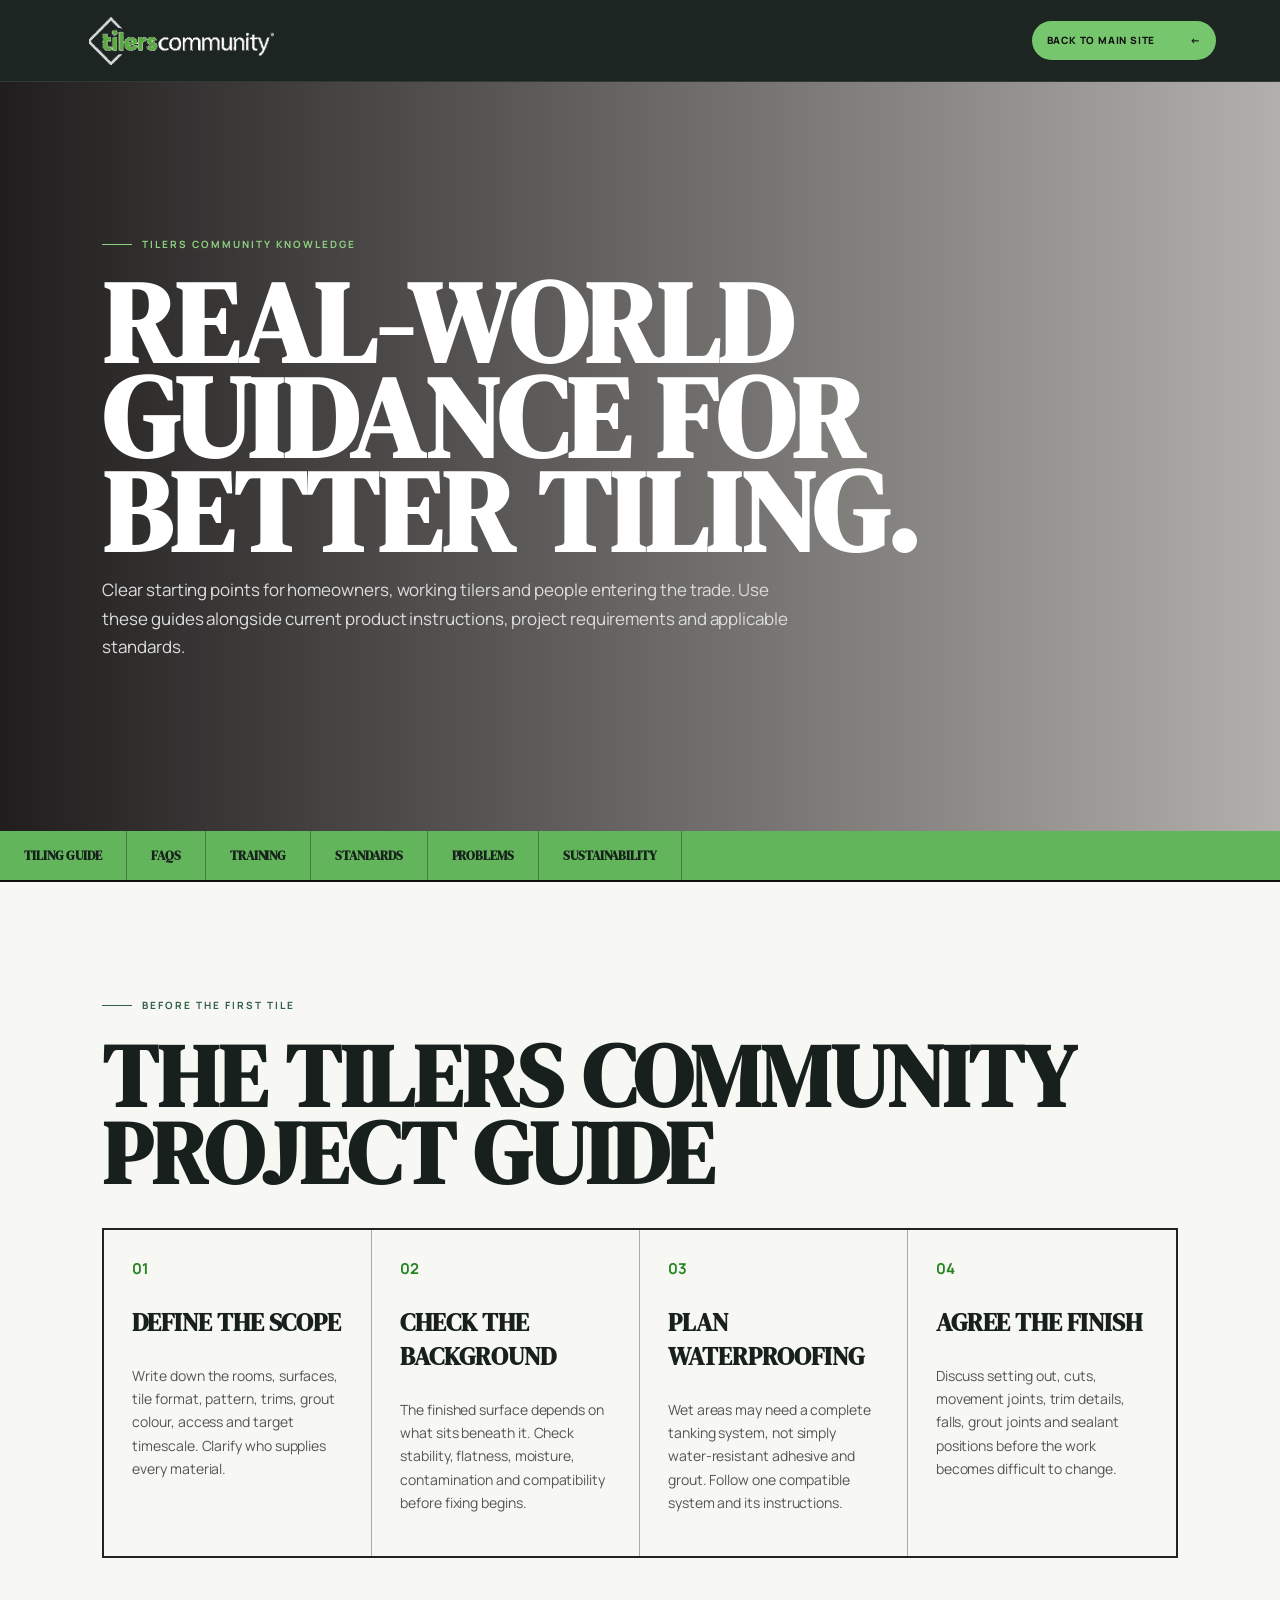
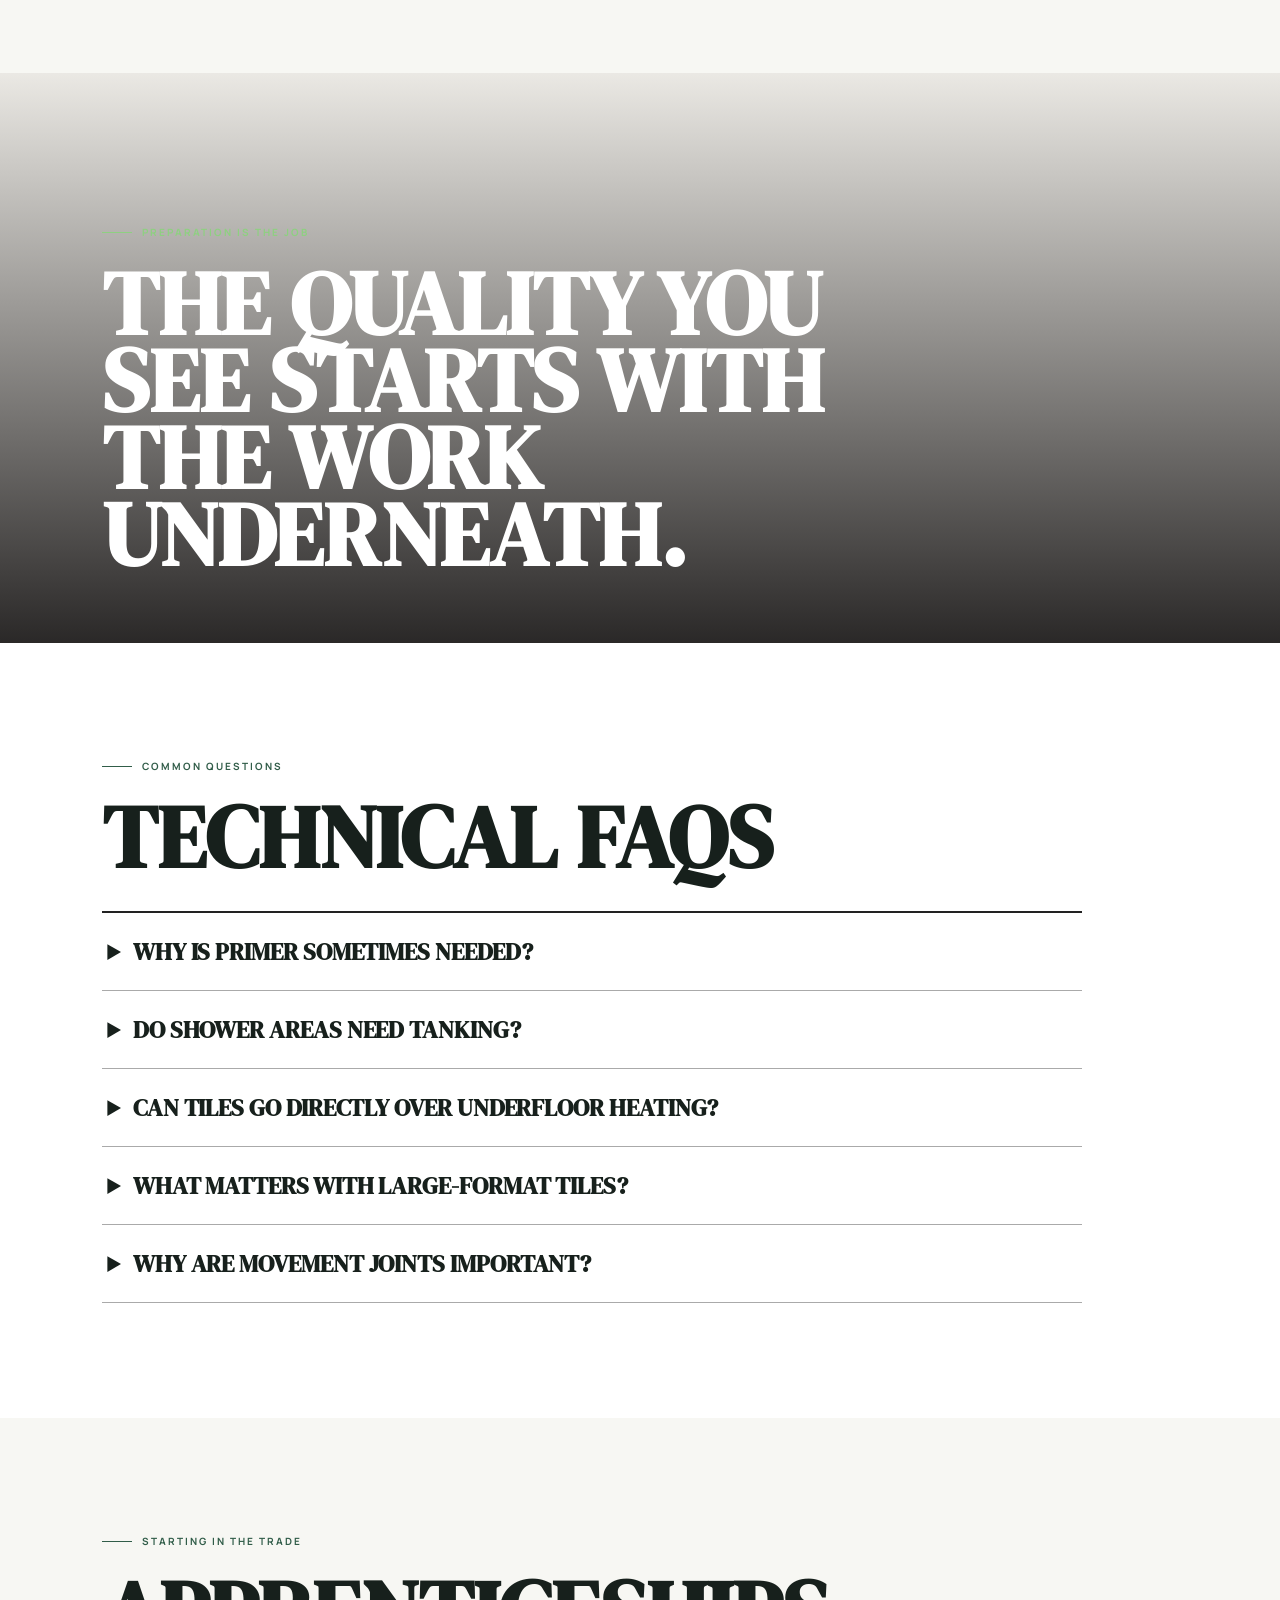
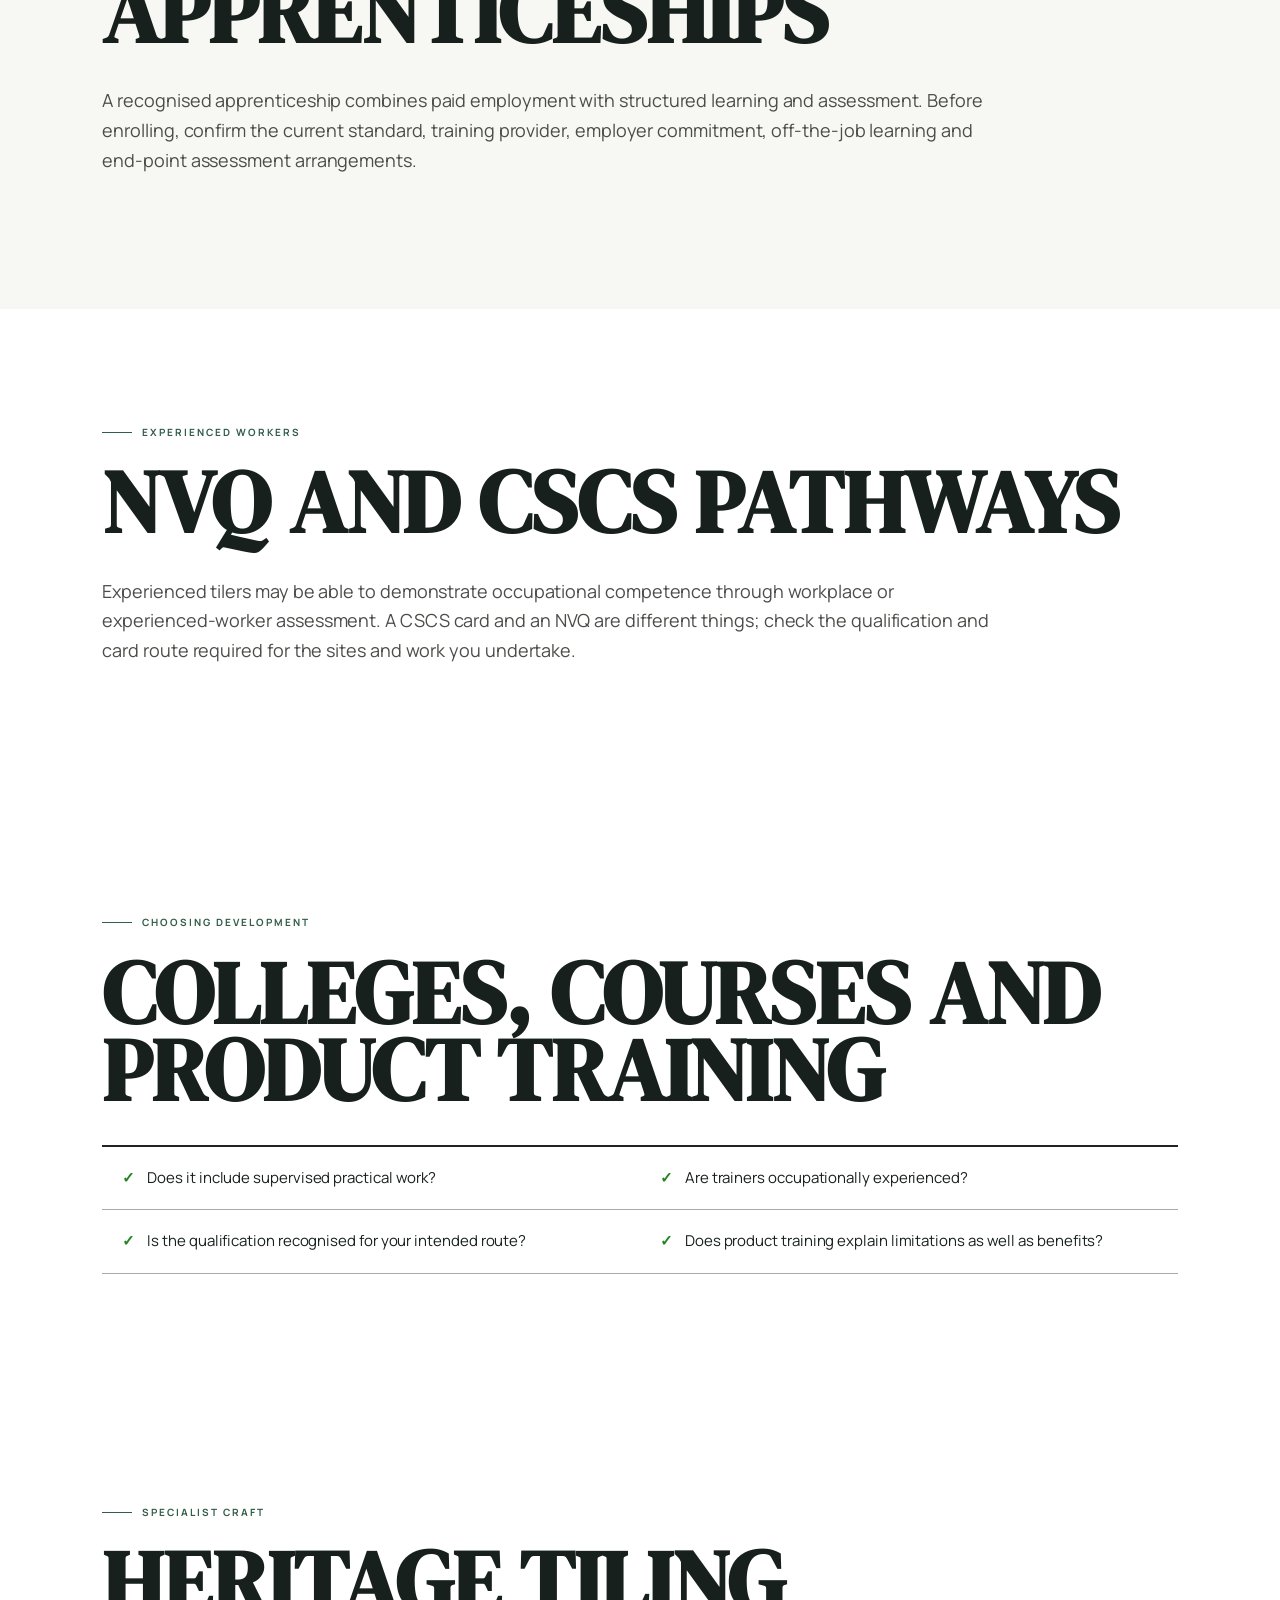
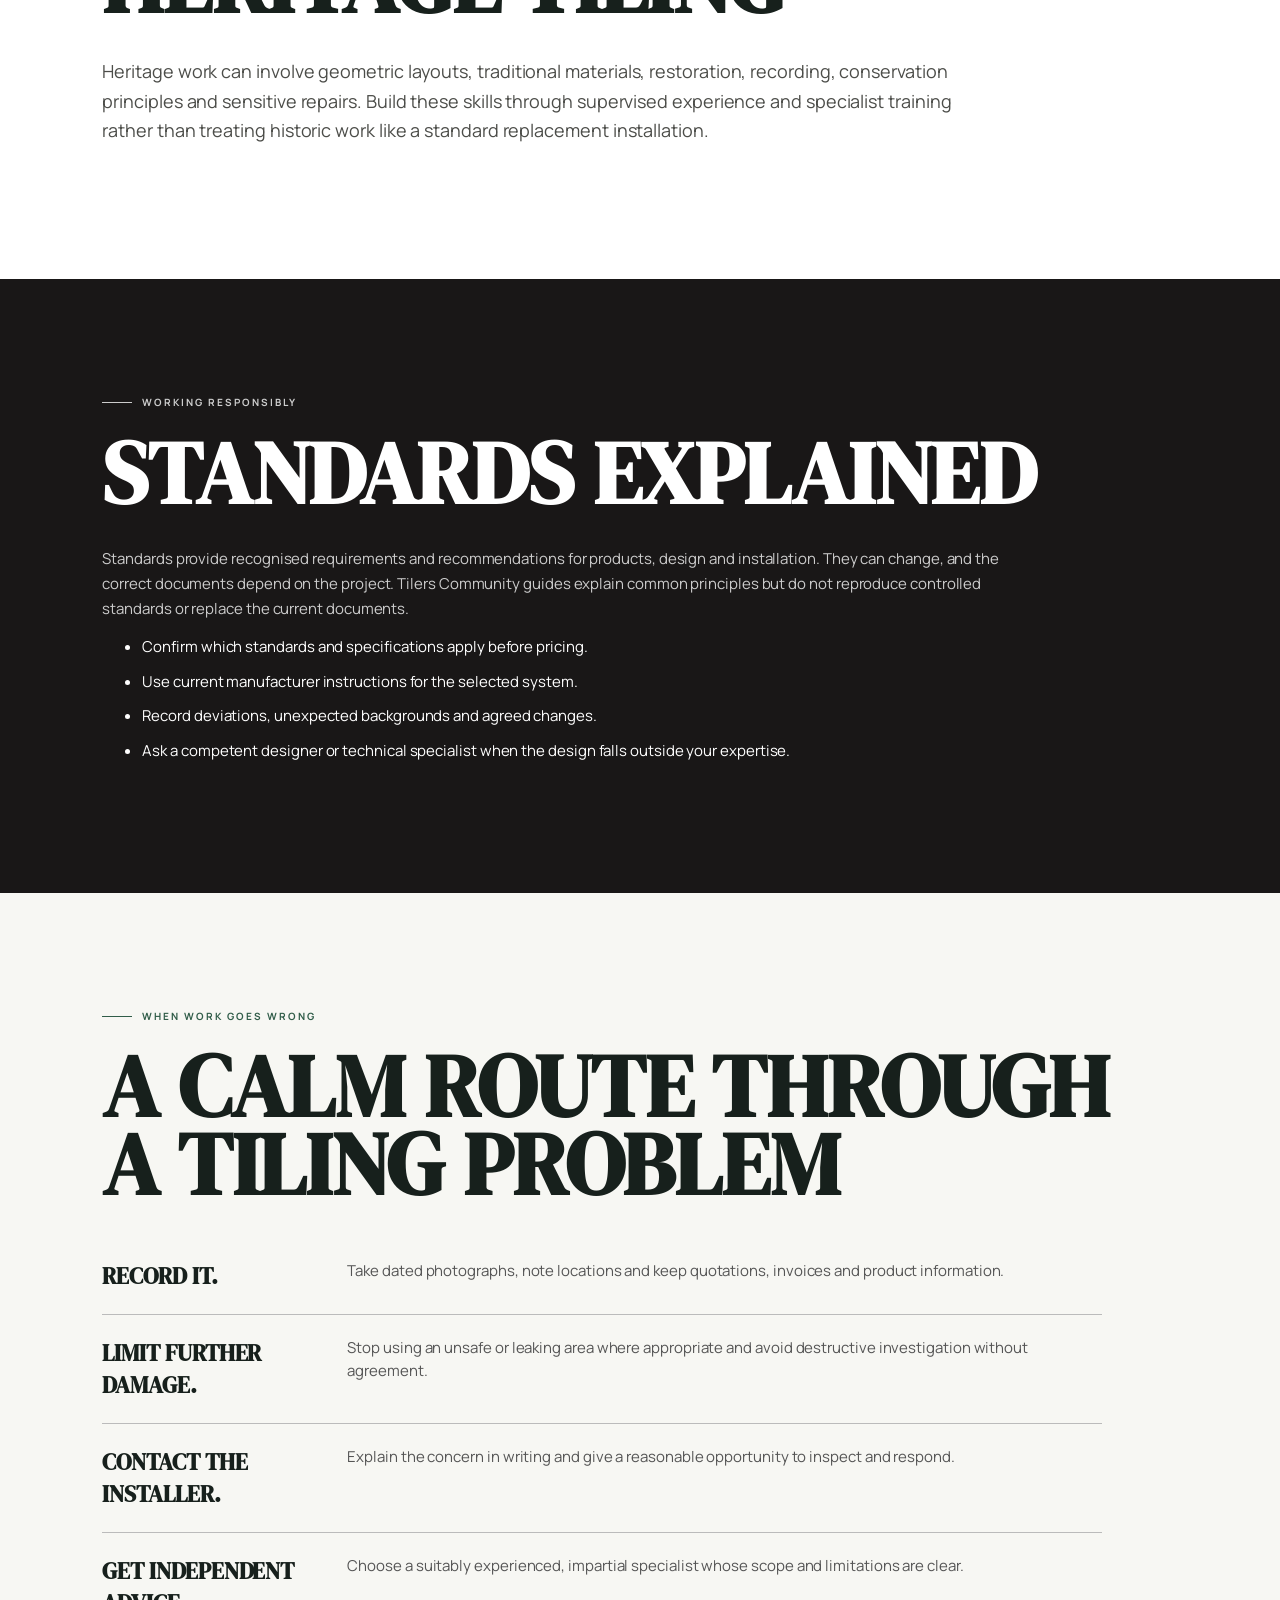
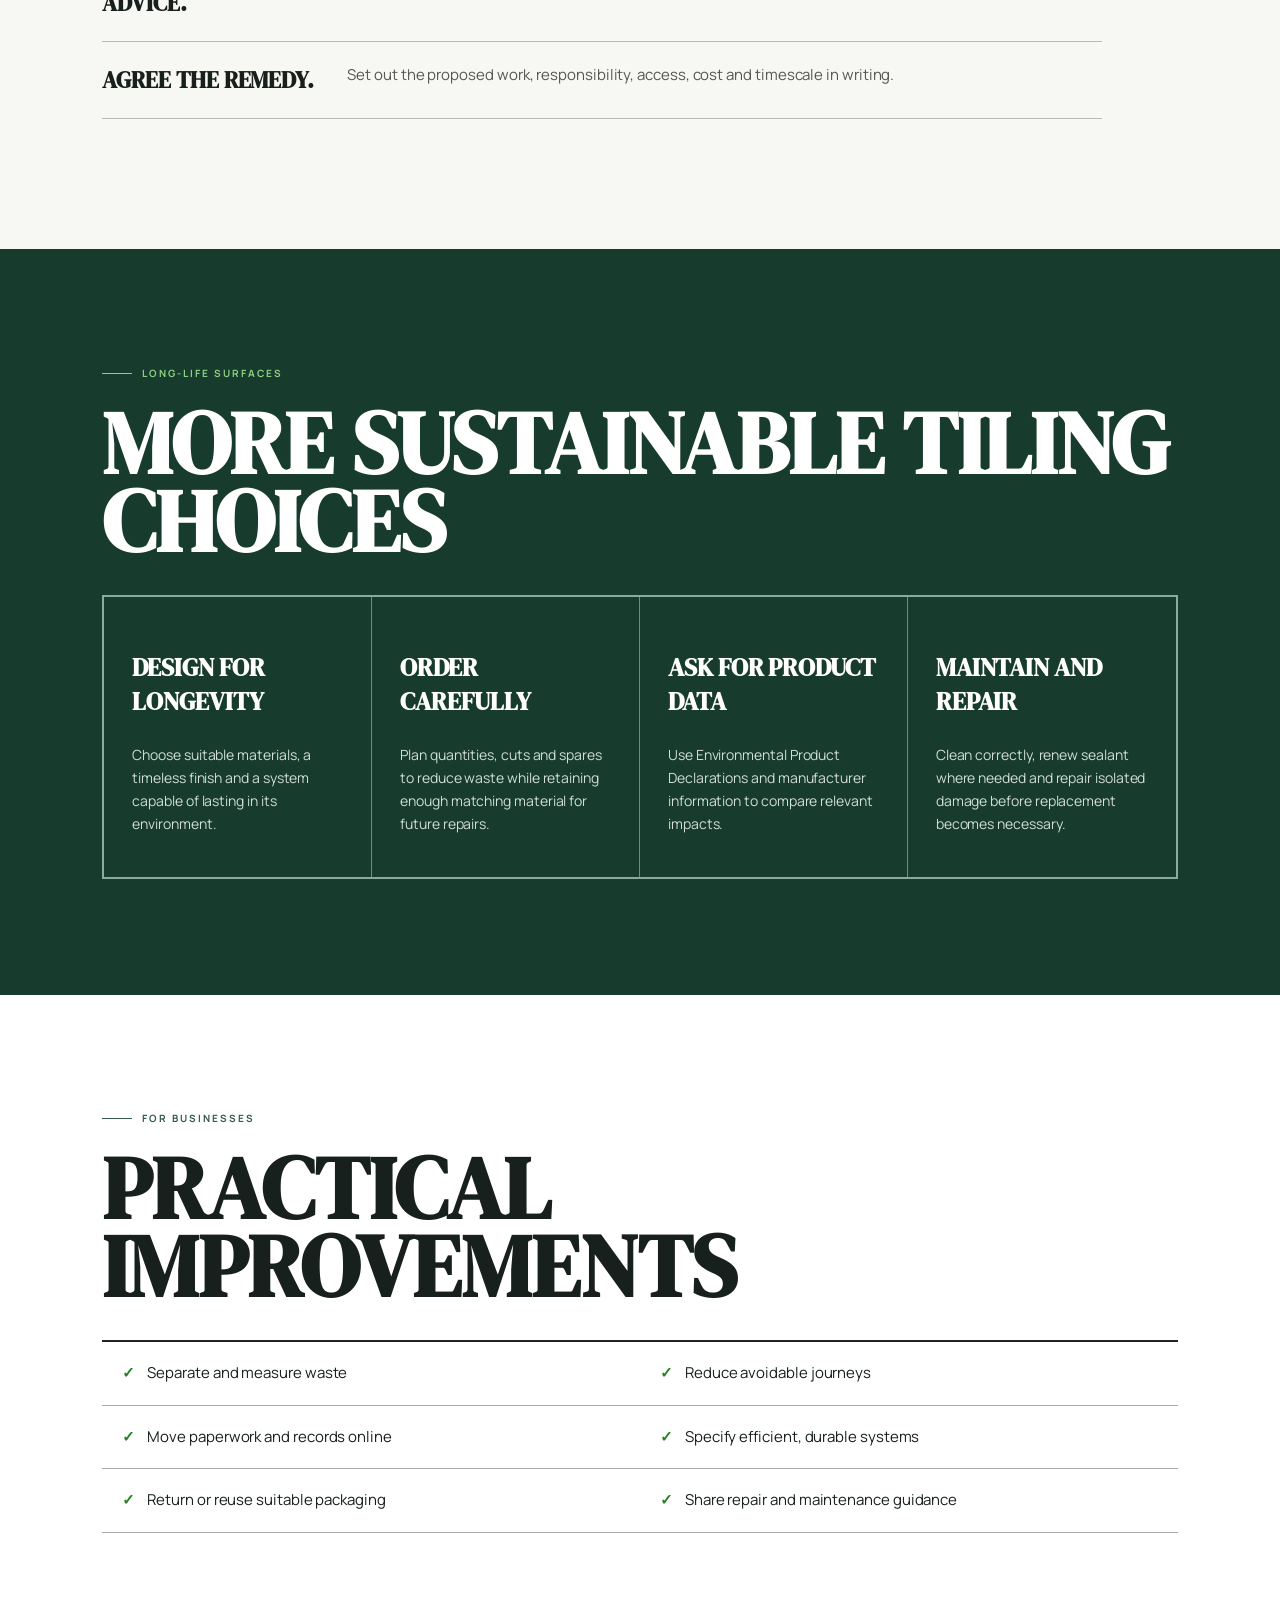
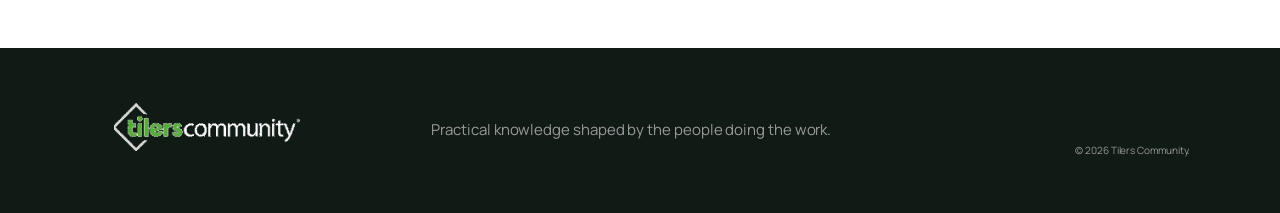
==== commit ae45e113: "Apply premium customer trust redesign" ====
--- a/resources.html
+++ b/resources.html
@@ -7,7 +7,7 @@
   <title>Guides & Resources | Tilers Community</title>
   <link rel="preconnect" href="https://fonts.googleapis.com">
   <link rel="preconnect" href="https://fonts.gstatic.com" crossorigin>
-  <link href="https://fonts.googleapis.com/css2?family=Barlow+Condensed:wght@600;700;800;900&family=Inter:wght@400;500;600;700&display=swap" rel="stylesheet">
+  <link href="https://fonts.googleapis.com/css2?family=DM+Serif+Display&family=Manrope:wght@400;500;600;700&display=swap" rel="stylesheet">
   <link rel="stylesheet" href="styles.css">
 </head>
 <body class="resource-page">
--- a/styles.css
+++ b/styles.css
@@ -60,6 +60,7 @@
 .result-copy small{color:#777}
 .result-card>a,.profile-button{font-size:10px;text-transform:uppercase;font-weight:800;border:0;border-bottom:2px solid var(--green);padding:4px 0;background:none;cursor:pointer;color:#181616}
 .directory-source{font-size:11px;color:#62635f;margin:20px 0 0;max-width:850px}
+.empty-results{padding:38px 5px}.empty-results strong{display:block;font:900 clamp(30px,5vw,48px)/.95 var(--display);text-transform:uppercase}.empty-results p{max-width:680px;color:#5d5e5a}.empty-results .button{margin-top:12px}
 .source-note{color:#b8b8b3}
 @media(max-width:1100px){.main-nav{display:none;position:absolute;top:78px;left:0;right:0;background:#181616;padding:25px;flex-direction:column;align-items:stretch;border-top:1px solid #444}.main-nav.open{display:flex}.menu-button{display:flex;align-items:center;gap:5px}.menu-button span{display:none}.menu-button b{text-transform:uppercase;font-size:11px}}
 @media(max-width:700px){.result-card{grid-template-columns:48px 1fr}.result-card>a{grid-column:2}.results-heading{align-items:flex-start;flex-direction:column}.brand-image{width:190px}.finder-card{box-shadow:7px 7px 0 var(--green)}}
@@ -76,3 +77,33 @@
 .resource-header{position:relative}.resource-header .button{padding:12px 15px}.resource-hero{min-height:630px;padding:clamp(90px,12vw,170px) clamp(22px,8vw,120px);display:flex;align-items:end;color:#fff;background:linear-gradient(90deg,rgba(20,18,18,.95),rgba(20,18,18,.3)),url('https://images.unsplash.com/photo-1581858726788-75bc0f6a952d?auto=format&fit=crop&w=1800&q=88') center/cover}.resource-hero>div{max-width:850px}.resource-hero h1{font:900 clamp(58px,9vw,120px)/.82 var(--display);text-transform:uppercase;margin:0}.resource-hero p:last-child{max-width:700px;color:#ddd;font-size:17px}.resource-nav{position:sticky;top:0;z-index:20;display:flex;gap:0;overflow-x:auto;background:var(--green);border-bottom:2px solid #111}.resource-nav a{white-space:nowrap;padding:16px 24px;border-right:1px solid rgba(0,0,0,.3);text-transform:uppercase;font:800 13px var(--display)}.resource-section{padding:clamp(75px,9vw,125px) clamp(22px,8vw,120px);background:#f7f7f3}.resource-section.alternate,.resource-section.compact{background:#fff}.resource-section h2{font:900 clamp(48px,7vw,88px)/.88 var(--display);text-transform:uppercase;margin:0 0 35px}.resource-lead{max-width:900px;font-size:18px;color:#4c4d49}.resource-cards{display:grid;grid-template-columns:repeat(4,1fr);border:2px solid #222}.resource-cards article{padding:28px;border-right:1px solid #aaa}.resource-cards article:last-child{border-right:0}.resource-cards b{color:#258321}.resource-cards h3{font:800 25px var(--display);text-transform:uppercase}.resource-cards p{font-size:14px;color:#555}.trade-image-break{min-height:570px;display:flex;align-items:end;padding:70px clamp(22px,8vw,120px);color:#fff;background:linear-gradient(0deg,rgba(20,18,18,.9),rgba(20,18,18,.05)),url('https://images.unsplash.com/photo-1562259949-e8e7689d7828?auto=format&fit=crop&w=1800&q=88') center/cover}.trade-image-break h2{font:900 clamp(50px,7vw,90px)/.86 var(--display);text-transform:uppercase;max-width:850px;margin:0}.faq-list{max-width:980px;border-top:2px solid #222}.faq-list details{border-bottom:1px solid #aaa;padding:22px 5px}.faq-list summary{font:800 24px var(--display);text-transform:uppercase;cursor:pointer}.faq-list p{max-width:800px;color:#555}.check-grid{display:grid;grid-template-columns:repeat(2,1fr);border-top:2px solid #222}.check-grid span{padding:20px;border-bottom:1px solid #aaa}.check-grid span:before{content:'✓';color:#258321;font-weight:900;margin-right:12px}.dark-resource{background:#191717;color:#fff}.dark-resource>p{max-width:900px;color:#ccc}.dark-resource li{margin:12px 0}.problem-steps{list-style:none;padding:0;max-width:1000px}.problem-steps li{display:grid;grid-template-columns:220px 1fr;gap:25px;padding:22px 0;border-bottom:1px solid #bbb}.problem-steps strong{font:800 23px var(--display);text-transform:uppercase}.problem-steps span{color:#555}.sustainability-resource{background:#173b2c;color:#fff}.sustainability-resource .resource-cards{border-color:#8eaa9c}.sustainability-resource .resource-cards article{border-color:#6f8d7e}.sustainability-resource .resource-cards p{color:#d1ddd6}
 @media(max-width:900px){.resource-cards{grid-template-columns:1fr 1fr}.resource-cards article{border-bottom:1px solid #aaa}.resource-cards article:nth-child(2n){border-right:0}.problem-steps li{grid-template-columns:1fr;gap:5px}}
 @media(max-width:560px){.resource-header .button{font-size:9px;gap:8px}.resource-cards,.check-grid{grid-template-columns:1fr}.resource-cards article{border-right:0}.resource-nav{top:0}.trade-image-break{min-height:440px}.resource-hero{min-height:540px}.profile-dialog #profile-content{padding:50px 25px 30px}}
+
+/* Customer-first homepage */
+.customer-hero{min-height:760px;display:grid;grid-template-columns:1fr 1fr;background:#171515;color:#fff}.customer-hero-copy{padding:clamp(80px,10vw,150px) clamp(25px,7vw,105px);display:flex;flex-direction:column;justify-content:center}.customer-hero h1{font:900 clamp(62px,8vw,112px)/.83 var(--display);text-transform:uppercase;margin:0;max-width:750px}.customer-hero-copy>p:not(.eyebrow){max-width:650px;color:#d6d6d1;font-size:18px}.hero-trust{display:flex;gap:18px;flex-wrap:wrap;margin:18px 0 32px}.hero-trust span{font-size:11px;text-transform:uppercase;font-weight:800}.customer-hero-copy .button{align-self:flex-start}.customer-hero-image{min-height:650px;position:relative;background:linear-gradient(0deg,rgba(18,16,16,.8),rgba(18,16,16,.05)),url('https://images.unsplash.com/photo-1600607687939-ce8a6c25118c?auto=format&fit=crop&w=1300&q=88') center/cover}.hero-image-label{position:absolute;bottom:50px;left:45px}.hero-image-label strong,.hero-image-label span{display:block;text-transform:uppercase;font:900 clamp(35px,5vw,65px)/.85 var(--display)}.hero-image-label span{color:var(--green)}
+.customer-finder{background:#efefe9}.finder-intro{max-width:900px;margin-bottom:45px}.finder-intro h2,.project-types h2,.customer-how h2,.questions-section h2,.quote-section h2,.customer-reassurance h2{font:900 clamp(48px,6.5vw,86px)/.88 var(--display);text-transform:uppercase;margin:0}.finder-intro>p:last-child{max-width:700px;color:#555}.customer-finder .finder-card{max-width:1200px}.customer-finder .finder-identity{width:min(100%,360px)}
+.project-types{background:#fff}.project-grid{display:grid;grid-template-columns:repeat(2,1fr);gap:18px}.project-grid article{min-height:440px;display:flex;align-items:end;position:relative;overflow:hidden;background-position:center;background-size:cover}.project-grid article:before{content:'';position:absolute;inset:0;background:linear-gradient(0deg,rgba(15,14,14,.94),rgba(15,14,14,.08));transition:.3s}.project-grid article:hover:before{background:linear-gradient(0deg,rgba(15,14,14,.96),rgba(15,14,14,.25))}.project-grid article>div{position:relative;color:#fff;padding:35px;z-index:1}.project-grid small{color:var(--green);text-transform:uppercase;font-weight:800}.project-grid h3{font:900 clamp(32px,4vw,48px)/.9 var(--display);text-transform:uppercase;margin:8px 0}.project-grid p{color:#ddd;max-width:470px}.project-bathroom{background-image:url('https://images.unsplash.com/photo-1600566753190-17f0baa2a6c3?auto=format&fit=crop&w=1100&q=85')}.project-kitchen{background-image:url('https://images.unsplash.com/photo-1600585154340-be6161a56a0c?auto=format&fit=crop&w=1100&q=85')}.project-floor{background-image:url('https://images.unsplash.com/photo-1600566753086-00f18fb6b3ea?auto=format&fit=crop&w=1100&q=85')}.project-outdoor{background-image:url('https://images.unsplash.com/photo-1600607688969-a5bfcd646154?auto=format&fit=crop&w=1100&q=85')}
+.customer-how{background:#171515;color:#fff}.customer-how .section-heading h2{color:#fff}.customer-steps{display:grid;grid-template-columns:repeat(4,1fr);border-top:2px solid var(--green)}.customer-steps article{padding:30px 25px;border-right:1px solid #4c4a4a}.customer-steps article:last-child{border-right:0}.customer-steps b{font:800 17px var(--display);color:var(--green)}.customer-steps h3{font:900 28px var(--display);text-transform:uppercase}.customer-steps p{font-size:14px;color:#ccc}
+.prepare-section{display:grid;grid-template-columns:1fr 1fr;background:#f2f2ed}.prepare-image{min-height:850px;background:linear-gradient(0deg,rgba(0,0,0,.35),transparent),url('https://images.unsplash.com/photo-1562259949-e8e7689d7828?auto=format&fit=crop&w=1200&q=88') center/cover}.prepare-copy{padding:clamp(70px,8vw,120px)}.prepare-copy h2{font:900 clamp(48px,6vw,82px)/.87 var(--display);text-transform:uppercase;margin:0}.prepare-copy>p{color:#555}.prepare-copy ul{list-style:none;padding:0;margin:35px 0}.prepare-copy li{display:grid;grid-template-columns:180px 1fr;gap:20px;padding:17px 0;border-top:1px solid #bbb}.prepare-copy strong{font:800 19px var(--display);text-transform:uppercase}.prepare-copy span{font-size:13px;color:#555}
+.questions-section{background:#fff}.questions-section .section-heading>p:last-child{max-width:760px;color:#555}.question-grid{display:grid;grid-template-columns:repeat(2,1fr);border-top:2px solid #222}.question-grid article{display:grid;grid-template-columns:45px 1fr;gap:15px;padding:25px 10px;border-bottom:1px solid #bbb}.question-grid article:nth-child(odd){border-right:1px solid #bbb}.question-grid span{font:800 17px var(--display);color:#278b21}.question-grid p{margin:0;font:800 22px/1.1 var(--display);text-transform:uppercase}
+.quote-section{display:grid;grid-template-columns:1.15fr .85fr;gap:70px;align-items:end;background:var(--green)}.quote-copy p{max-width:720px}.quote-checklist{display:grid;grid-template-columns:1fr 1fr;border-top:2px solid #111}.quote-checklist span{padding:20px 8px;border-bottom:1px solid rgba(0,0,0,.4);font:800 18px var(--display);text-transform:uppercase}.quote-checklist span:before{content:'✓';margin-right:10px}
+.customer-reassurance{display:grid;grid-template-columns:1.2fr .8fr;gap:70px;align-items:center;background:#f3f3ee}.customer-reassurance>div:first-child>p{max-width:750px;color:#555}.reassurance-card{background:#171515;color:#fff;padding:45px;border-left:10px solid var(--green)}.reassurance-card strong{font:900 28px var(--display);text-transform:uppercase;color:var(--green)}.reassurance-card p{color:#ddd}.customer-community{background:linear-gradient(rgba(23,21,21,.94),rgba(23,21,21,.94)),url('https://images.unsplash.com/photo-1581858726788-75bc0f6a952d?auto=format&fit=crop&w=1800&q=80') center/cover}.trade-secondary{padding:25px clamp(22px,7vw,100px);background:#fff;display:flex;align-items:center;justify-content:space-between;gap:20px}.trade-secondary p{font-weight:700}.trade-secondary a{font-size:12px;text-transform:uppercase;font-weight:800;border-bottom:2px solid var(--green)}
+@media(max-width:950px){.customer-hero,.prepare-section,.quote-section,.customer-reassurance{grid-template-columns:1fr}.customer-hero-image{min-height:520px}.project-grid{grid-template-columns:1fr}.customer-steps{grid-template-columns:1fr 1fr}.prepare-image{min-height:560px}.quote-section,.customer-reassurance{gap:35px}}
+@media(max-width:600px){.customer-hero{min-height:auto}.customer-hero-copy{padding:75px 22px 55px}.customer-hero h1{font-size:60px}.customer-hero-image{min-height:430px}.hero-image-label{left:22px;bottom:30px}.project-grid article{min-height:380px}.customer-steps{grid-template-columns:1fr}.customer-steps article{border-right:0;border-bottom:1px solid #444}.prepare-image{min-height:420px}.prepare-copy{padding:70px 22px}.prepare-copy li{grid-template-columns:1fr;gap:5px}.question-grid{grid-template-columns:1fr}.question-grid article:nth-child(odd){border-right:0}.quote-checklist{grid-template-columns:1fr}.trade-secondary{align-items:flex-start;flex-direction:column}}
+
+/* Premium customer-facing visual system */
+:root{--green:#62b55a;--green-deep:#315d49;--ink:#17201c;--paper:#f6f4ef;--white:#fff;--grey:#d9d8d1;--muted:#676d68;--accent:#b99a63;--display:'DM Serif Display',Georgia,serif;--body:'Manrope',Arial,sans-serif}
+html{background:var(--paper)}body{font-family:var(--body);background:var(--paper);color:var(--ink);font-size:15px;letter-spacing:-.005em}.section-pad{padding:clamp(88px,10vw,150px) clamp(24px,7vw,110px)}
+.site-header{height:82px;background:rgba(20,29,25,.96);backdrop-filter:blur(16px);border-bottom:1px solid rgba(255,255,255,.09);padding-inline:clamp(22px,5vw,75px)}.brand-image{width:235px;height:48px}.main-nav a{font-size:12px;font-weight:600;color:#e9ece8}.nav-login{border:1px solid rgba(255,255,255,.28);border-radius:99px;padding:11px 17px}.nav-login:hover{border-color:var(--green);color:#fff}
+.eyebrow{font-size:10px;letter-spacing:.2em;font-weight:700;color:#8ed081;margin-bottom:24px}.eyebrow:before{width:30px;height:1px}.eyebrow.dark{color:var(--green-deep)}
+.button{border-radius:99px;padding:16px 22px;letter-spacing:.08em;font-size:10px;box-shadow:none;transition:transform .2s,background .2s,box-shadow .2s}.button-green{background:#75c66c}.button-dark{background:var(--ink)}.button:hover{transform:translateY(-2px);box-shadow:0 12px 25px rgba(19,32,25,.15)}
+.customer-hero{min-height:780px;grid-template-columns:1.05fr .95fr;background:var(--ink);padding:clamp(28px,4vw,58px);gap:clamp(30px,5vw,75px);align-items:stretch}.customer-hero-copy{padding:clamp(70px,8vw,125px) clamp(10px,4vw,60px)}.customer-hero h1{font-family:var(--display);font-weight:400;font-size:clamp(64px,7.4vw,106px);line-height:.93;text-transform:none;letter-spacing:-.035em;max-width:760px}.customer-hero-copy>p:not(.eyebrow){font-size:17px;line-height:1.75;color:#c6cec9;max-width:620px;margin:30px 0}.hero-trust{gap:0;margin:5px 0 35px;border-block:1px solid rgba(255,255,255,.14);padding:16px 0}.hero-trust span{font-size:10px;letter-spacing:.04em;text-transform:none;font-weight:600;color:#dbe2dd;padding:0 17px;border-right:1px solid rgba(255,255,255,.18)}.hero-trust span:first-child{padding-left:0}.hero-trust span:last-child{border-right:0}.hero-trust span:before{content:'✓';color:#8ed081;margin-right:7px}.customer-hero-image{min-height:670px;border-radius:4px;background-image:linear-gradient(0deg,rgba(14,23,18,.72),rgba(14,23,18,.03)),url('https://images.unsplash.com/photo-1600607687939-ce8a6c25118c?auto=format&fit=crop&w=1400&q=90');box-shadow:0 24px 70px rgba(0,0,0,.35)}.hero-image-label{left:clamp(25px,4vw,55px);right:35px;bottom:45px}.hero-image-label small{display:block;color:#d6ddd8;font-size:10px;letter-spacing:.14em;text-transform:uppercase;margin-bottom:10px}.hero-image-label strong{font-family:var(--display);font-size:clamp(37px,4.2vw,62px);font-weight:400;line-height:1;text-transform:none;letter-spacing:-.02em}
+.customer-finder{background:#ece9e1}.finder-intro{max-width:760px}.finder-intro h2,.project-types h2,.customer-how h2,.questions-section h2,.quote-section h2,.customer-reassurance h2{font-family:var(--display);font-weight:400;font-size:clamp(49px,5.5vw,78px);line-height:.98;text-transform:none;letter-spacing:-.025em}.finder-intro>p:last-child{font-size:16px;line-height:1.7}.finder-card{border:1px solid rgba(28,41,34,.12);border-radius:14px;box-shadow:0 25px 70px rgba(33,45,38,.11);padding:clamp(28px,5vw,64px);background:#fff}.customer-finder .finder-identity{width:min(100%,300px);border-radius:6px;margin-bottom:40px}.finder-tabs{gap:4px;border-bottom:0;margin-bottom:30px;padding:5px;background:#f0efe9;border-radius:99px}.finder-tabs button{font-family:var(--body);font-size:10px;font-weight:700;border:0!important;padding:11px 16px;margin:0;border-radius:99px}.finder-tabs button.active{background:var(--ink);color:#fff}.search-row input{border:1px solid #bfc3bd;border-radius:8px 0 0 8px;padding:18px 20px;background:#fff;font-size:15px}.search-row .button{border-radius:0 8px 8px 0}.trust-points{color:var(--muted);text-transform:none;font-size:11px}.directory-results{border-color:#bdc0ba}.result-card{padding:26px 5px}.result-monogram{border:0;border-radius:50%;background:#e1eedf;color:var(--green-deep)}.result-copy h3{font-family:var(--body);font-size:17px;text-transform:none;letter-spacing:-.01em}.result-type{color:var(--green-deep)}.results-heading strong{font-family:var(--display);font-weight:400;text-transform:none;font-size:30px}.profile-button{color:var(--green-deep);border-bottom:1px solid var(--green-deep)}
+.project-types{background:var(--paper)}.project-types .section-heading{max-width:700px}.project-grid{gap:22px}.project-grid article{min-height:470px;border-radius:10px;box-shadow:0 12px 35px rgba(28,40,34,.12)}.project-grid article>div{padding:40px}.project-grid h3{font-family:var(--display);font-size:clamp(36px,4vw,52px);font-weight:400;text-transform:none;letter-spacing:-.02em}.project-grid small{letter-spacing:.14em}.project-grid p{font-size:14px;line-height:1.65}
+.customer-how{background:#1f3028}.customer-how .section-heading{max-width:720px}.customer-steps{gap:18px;border:0}.customer-steps article{padding:30px;border:1px solid rgba(255,255,255,.12);border-radius:8px;background:rgba(255,255,255,.035)}.customer-steps b{font-family:var(--body);font-size:10px;letter-spacing:.15em}.customer-steps h3{font-family:var(--body);font-size:18px;text-transform:none}.customer-steps p{color:#c5cec8;line-height:1.65}
+.prepare-section{background:#f3f0e9;padding:clamp(28px,5vw,70px);gap:clamp(35px,6vw,90px);align-items:center}.prepare-image{min-height:760px;border-radius:10px;box-shadow:0 18px 50px rgba(27,39,32,.15)}.prepare-copy{padding:clamp(45px,5vw,80px) 0}.prepare-copy h2{font-family:var(--display);font-weight:400;font-size:clamp(48px,5.5vw,76px);line-height:.98;text-transform:none;letter-spacing:-.025em}.prepare-copy li{grid-template-columns:180px 1fr;padding:19px 0;border-color:#d2d0c9}.prepare-copy strong{font-family:var(--body);font-size:13px;text-transform:none}.prepare-copy span{line-height:1.55}
+.questions-section{background:#fff}.question-grid{gap:12px;border:0}.question-grid article{border:1px solid #deddd7!important;border-radius:8px;padding:25px;background:#fbfaf7}.question-grid span{font-family:var(--body);font-size:10px;letter-spacing:.14em}.question-grid p{font-family:var(--body);font-size:15px;line-height:1.5;text-transform:none;font-weight:600}
+.quote-section{background:#dfeadc;gap:90px}.quote-copy p{color:#4f5c54}.quote-checklist{border-color:#758b7c}.quote-checklist span{font-family:var(--body);font-size:12px;text-transform:none;font-weight:600;border-color:#a9b8ad}.quote-checklist span:before{color:var(--green-deep)}
+.customer-reassurance{background:var(--paper)}.reassurance-card{border-left:0;border-radius:10px;background:#24352d;padding:48px;box-shadow:0 18px 45px rgba(20,35,27,.16)}.reassurance-card strong{font-family:var(--body);font-size:11px;letter-spacing:.15em;color:#9bda92}.customer-community{background-image:linear-gradient(90deg,rgba(20,30,25,.97),rgba(20,30,25,.88)),url('https://images.unsplash.com/photo-1581858726788-75bc0f6a952d?auto=format&fit=crop&w=1800&q=82')}.community-proof h2{font-family:var(--display);font-weight:400;text-transform:none;letter-spacing:-.02em}.community-number{border:1px solid rgba(255,255,255,.2);border-radius:10px;background:rgba(255,255,255,.035)}.community-number strong{font-family:var(--display);font-weight:400;color:#9cdb94}.trade-secondary{background:#fff;border-top:1px solid #e5e3dd}.trade-secondary a{color:var(--green-deep);border-bottom:1px solid var(--green-deep)}footer{background:#111b16;border-top:0}
+.profile-dialog{border-radius:12px}.profile-dialog h2{font-family:var(--display);font-weight:400;text-transform:none}.profile-checklist{background:#f2f0ea;border-radius:8px}.profile-checklist h3{font-family:var(--body);font-size:16px;text-transform:none}
+@media(max-width:950px){.customer-hero{padding:25px}.customer-hero-copy{padding:75px 20px}.customer-hero-image{min-height:560px}.prepare-section{padding:30px}.customer-steps{grid-template-columns:1fr 1fr}}
+@media(max-width:600px){.section-pad{padding:78px 20px}.customer-hero{padding:0;gap:0}.customer-hero-copy{padding:75px 22px 60px}.customer-hero h1{font-size:57px}.customer-hero-image{min-height:430px;border-radius:0}.hero-trust{flex-direction:column;gap:8px}.hero-trust span{border:0;padding:0}.finder-card{border-radius:10px;padding:25px 18px}.search-row{gap:10px}.search-row input,.search-row .button{border-radius:7px}.project-grid article{min-height:400px}.customer-steps{grid-template-columns:1fr}.prepare-section{padding:0}.prepare-image{border-radius:0;min-height:430px}.prepare-copy{padding:70px 22px}.question-grid{gap:8px}.quote-section{gap:45px}}
